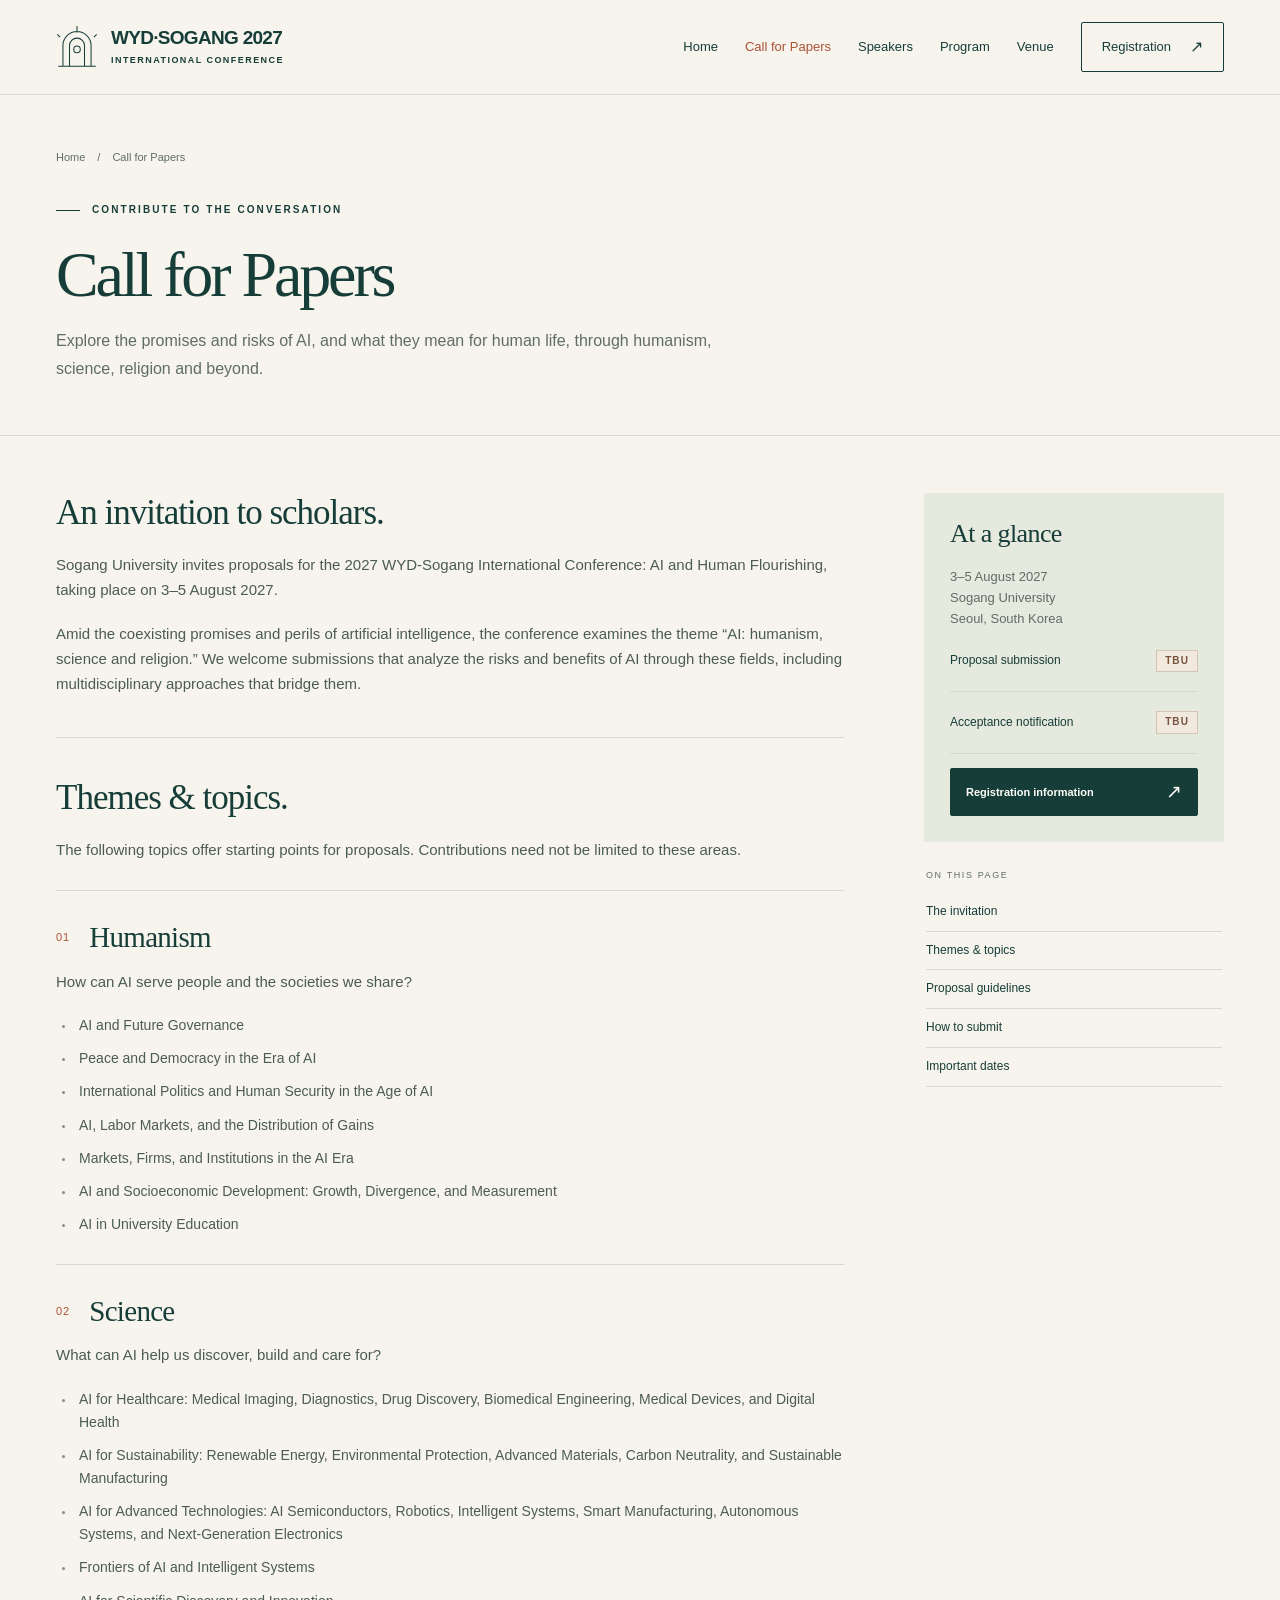
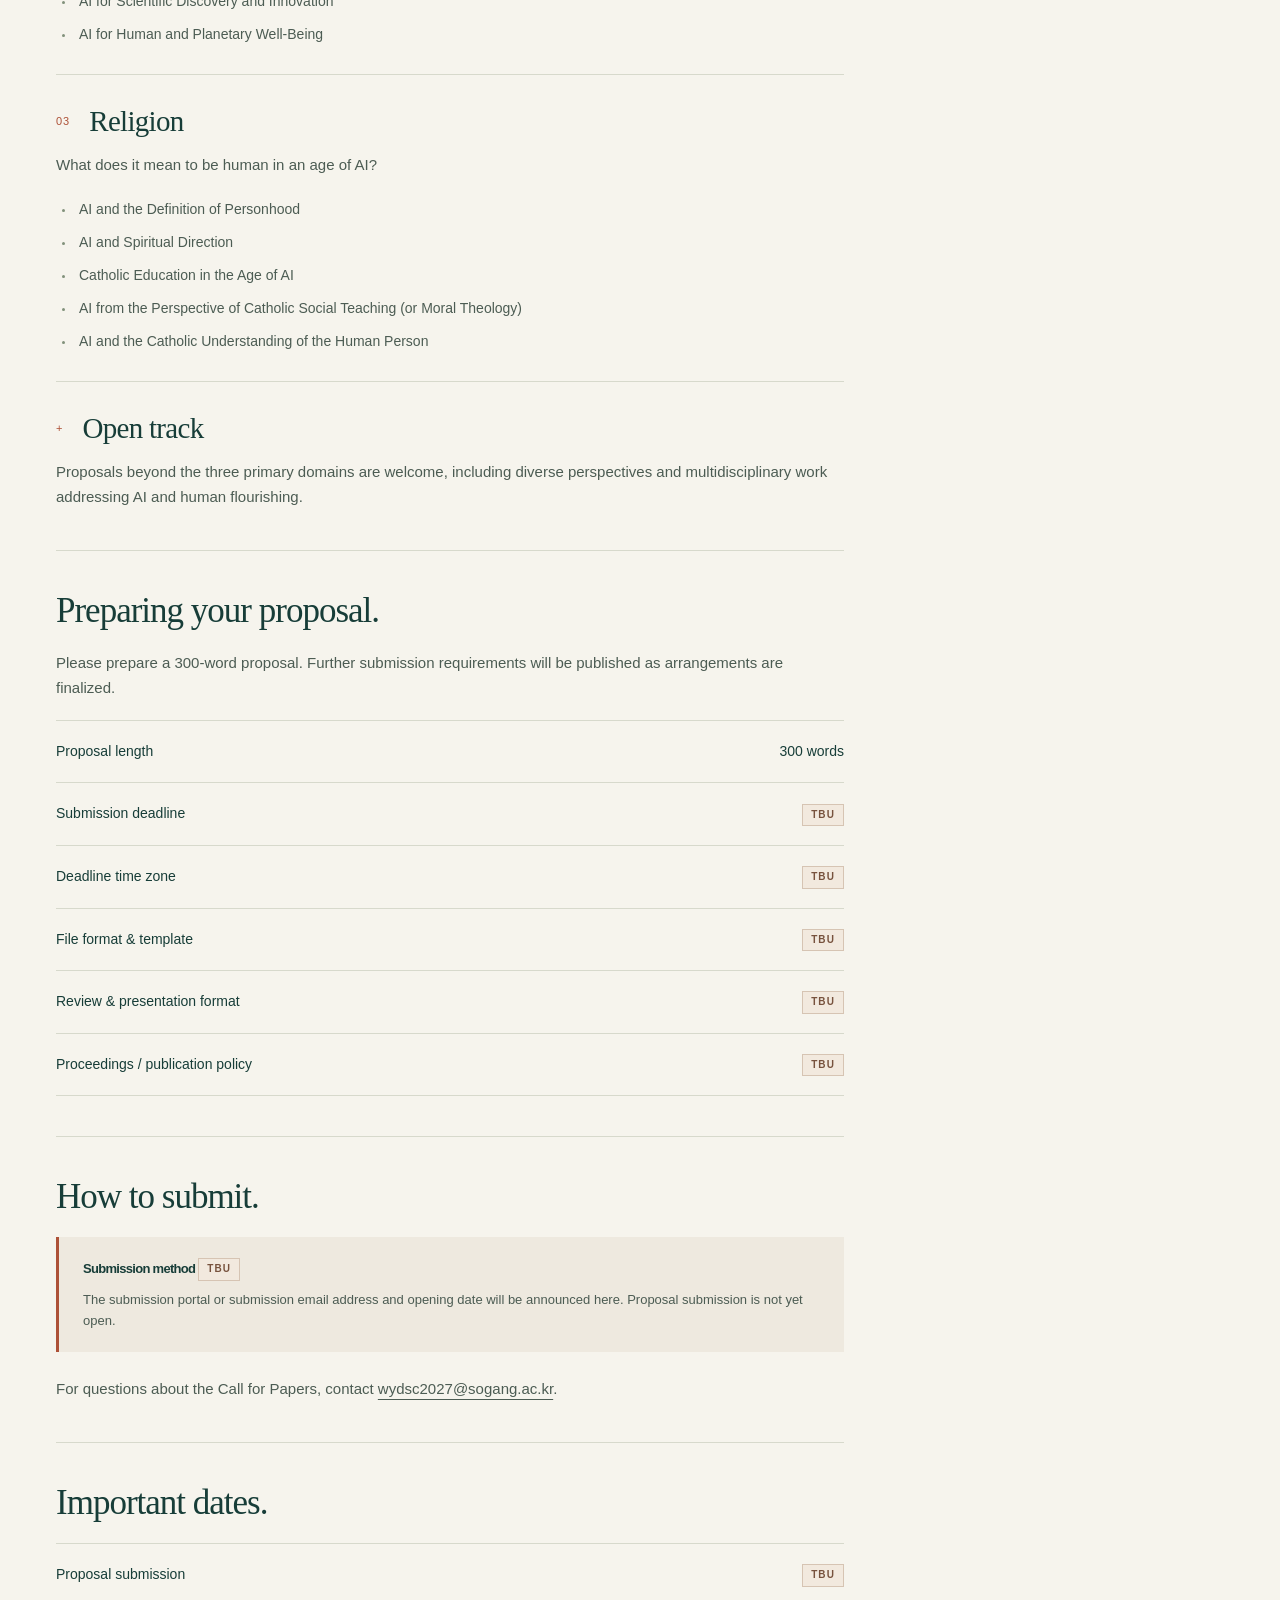
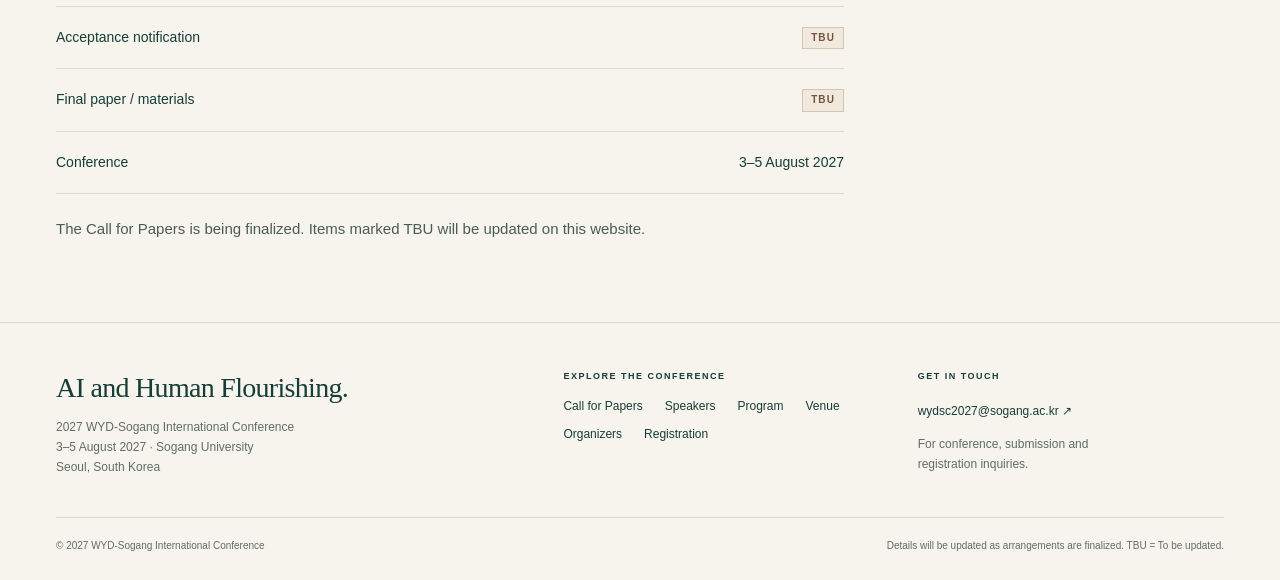
==== docs/call-for-papers/index.html @ 6ab398c3 "Build WYD-Sogang 2027 conference website" ====
<!doctype html>
<html lang="en">
<head>
<meta charset="utf-8">
<meta name="viewport" content="width=device-width, initial-scale=1">
<title>Call for Papers | WYD-Sogang 2027</title>
<meta name="description" content="Submit a 300-word proposal to WYD-Sogang 2027. Explore topics in humanism, science, religion and the open track.">
<meta name="theme-color" content="#173d38">
<link rel="canonical" href="https://wydsc.github.io/call-for-papers/">
<meta property="og:type" content="website">
<meta property="og:title" content="Call for Papers | WYD-Sogang 2027">
<meta property="og:description" content="Submit a 300-word proposal to WYD-Sogang 2027. Explore topics in humanism, science, religion and the open track.">
<meta property="og:url" content="https://wydsc.github.io/call-for-papers/">
<meta property="og:image" content="https://wydsc.github.io/assets/images/social-preview.jpg">
<meta property="og:image:alt" content="An original illustration of people in dialogue, architectural arches and scientific orbits">
<meta name="twitter:card" content="summary_large_image">
<link rel="icon" type="image/svg+xml" href="../assets/images/favicon.svg">
<link rel="stylesheet" href="../assets/css/site.css">
<script src="../assets/js/site.js" defer></script>
</head>
<body>
<a class="skip-link" href="#main-content">Skip to content</a>
<header class="site-header"><div class="wrap header-inner">
<a class="brand" href="../" aria-label="WYD-Sogang 2027 home"><svg class="brand-mark" viewBox="0 0 44 48" fill="none" stroke="currentColor" stroke-width="1.1" aria-hidden="true"><path d="M7 44V22a15 15 0 0 1 30 0v22M14 44V22a8 8 0 0 1 16 0v22M2 44h40M22 1v7"/><circle cx="22" cy="26" r="3.5"/><path d="M4 13 1 10M40 13l3-3"/></svg><span><span class="brand-title">WYD·SOGANG <span>2027</span></span><span class="brand-caption">INTERNATIONAL CONFERENCE</span></span></a>
<button class="menu-toggle" type="button" aria-controls="site-navigation" aria-expanded="false" aria-label="Open navigation menu">Menu<span class="menu-lines" aria-hidden="true"></span></button>
<nav class="site-nav" id="site-navigation" aria-label="Main navigation"><a href="../">Home</a><a href="../call-for-papers/" aria-current="page">Call for Papers</a><a href="../speakers/">Speakers</a><a href="../program/">Program</a><a href="../venue/">Venue</a><a href="../registration/" class="nav-register">Registration <span aria-hidden="true">↗</span></a></nav>
</div></header>
<main id="main-content" tabindex="-1"><div class="page-heading"><div class="wrap"><nav class="breadcrumb" aria-label="Breadcrumb"><a href="../">Home</a><span aria-hidden="true">/</span><span>Call for Papers</span></nav><p class="eyebrow">Contribute to the conversation</p><h1>Call for Papers</h1><p class="lead">Explore the promises and risks of AI, and what they mean for human life, through humanism, science, religion and beyond.</p></div></div><div class="wrap page-layout"><div><section class="article-section" id="invitation"><h2>An invitation to scholars.</h2><p>Sogang University invites proposals for the 2027 WYD-Sogang International Conference: AI and Human Flourishing, taking place on 3–5 August 2027.</p><p>Amid the coexisting promises and perils of artificial intelligence, the conference examines the theme “AI: humanism, science and religion.” We welcome submissions that analyze the risks and benefits of AI through these fields, including multidisciplinary approaches that bridge them.</p></section><section class="article-section" id="topics"><h2>Themes & topics.</h2><p>The following topics offer starting points for proposals. Contributions need not be limited to these areas.</p><section class="topic-section" id="humanism"><div class="topic-title"><span class="track-number">01</span><h3>Humanism</h3></div><p>How can AI serve people and the societies we share?</p><ul class="topic-list"><li>AI and Future Governance</li><li>Peace and Democracy in the Era of AI</li><li>International Politics and Human Security in the Age of AI</li><li>AI, Labor Markets, and the Distribution of Gains</li><li>Markets, Firms, and Institutions in the AI Era</li><li>AI and Socioeconomic Development: Growth, Divergence, and Measurement</li><li>AI in University Education</li></ul></section><section class="topic-section" id="science"><div class="topic-title"><span class="track-number">02</span><h3>Science</h3></div><p>What can AI help us discover, build and care for?</p><ul class="topic-list"><li>AI for Healthcare: Medical Imaging, Diagnostics, Drug Discovery, Biomedical Engineering, Medical Devices, and Digital Health</li><li>AI for Sustainability: Renewable Energy, Environmental Protection, Advanced Materials, Carbon Neutrality, and Sustainable Manufacturing</li><li>AI for Advanced Technologies: AI Semiconductors, Robotics, Intelligent Systems, Smart Manufacturing, Autonomous Systems, and Next-Generation Electronics</li><li>Frontiers of AI and Intelligent Systems</li><li>AI for Scientific Discovery and Innovation</li><li>AI for Human and Planetary Well-Being</li></ul></section><section class="topic-section" id="religion"><div class="topic-title"><span class="track-number">03</span><h3>Religion</h3></div><p>What does it mean to be human in an age of AI?</p><ul class="topic-list"><li>AI and the Definition of Personhood</li><li>AI and Spiritual Direction</li><li>Catholic Education in the Age of AI</li><li>AI from the Perspective of Catholic Social Teaching (or Moral Theology)</li><li>AI and the Catholic Understanding of the Human Person</li></ul></section><section class="topic-section" id="open-track"><div class="topic-title"><span class="track-number">+</span><h3>Open track</h3></div><p>Proposals beyond the three primary domains are welcome, including diverse perspectives and multidisciplinary work addressing AI and human flourishing.</p></section></section><section class="article-section" id="submission"><h2>Preparing your proposal.</h2><p>Please prepare a 300-word proposal. Further submission requirements will be published as arrangements are finalized.</p><dl class="dates-list"><div class="date-row"><dt>Proposal length</dt><dd>300 words</dd></div><div class="date-row"><dt>Submission deadline</dt><dd><span class="tbu" title="To be updated">TBU</span></dd></div><div class="date-row"><dt>Deadline time zone</dt><dd><span class="tbu" title="To be updated">TBU</span></dd></div><div class="date-row"><dt>File format &amp; template</dt><dd><span class="tbu" title="To be updated">TBU</span></dd></div><div class="date-row"><dt>Review &amp; presentation format</dt><dd><span class="tbu" title="To be updated">TBU</span></dd></div><div class="date-row"><dt>Proceedings / publication policy</dt><dd><span class="tbu" title="To be updated">TBU</span></dd></div></dl></section><section class="article-section" id="how-to-submit"><h2>How to submit.</h2><div class="notice"><h3 class="notice-heading">Submission method <span class="tbu" title="To be updated">TBU</span></h3><p>The submission portal or submission email address and opening date will be announced here. Proposal submission is not yet open.</p></div><p>For questions about the Call for Papers, contact <a href="mailto:wydsc2027@sogang.ac.kr?subject=WYD-Sogang+2027+submission+inquiry">wydsc2027@sogang.ac.kr</a>.</p></section><section class="article-section" id="important-dates"><h2>Important dates.</h2><dl class="dates-list"><div class="date-row"><dt>Proposal submission</dt><dd><span class="tbu" title="To be updated">TBU</span></dd></div><div class="date-row"><dt>Acceptance notification</dt><dd><span class="tbu" title="To be updated">TBU</span></dd></div><div class="date-row"><dt>Final paper / materials</dt><dd><span class="tbu" title="To be updated">TBU</span></dd></div><div class="date-row"><dt>Conference</dt><dd>3–5 August 2027</dd></div></dl><p class="source-note">The Call for Papers is being finalized. Items marked TBU will be updated on this website.</p></section></div><aside class="sidebar"><div class="side-panel"><h2>At a glance</h2><p>3–5 August 2027<br>Sogang University<br>Seoul, South Korea</p><dl class="dates-list"><div class="date-row"><dt>Proposal submission</dt><dd><span class="tbu" title="To be updated">TBU</span></dd></div><div class="date-row"><dt>Acceptance notification</dt><dd><span class="tbu" title="To be updated">TBU</span></dd></div></dl><a class="button " href="../registration/">Registration information<span class="arrow" aria-hidden="true">↗</span></a></div><nav class="side-nav" aria-label="On this page"><p class="side-label">On this page</p><a href="#invitation">The invitation</a><a href="#topics">Themes &amp; topics</a><a href="#submission">Proposal guidelines</a><a href="#how-to-submit">How to submit</a><a href="#important-dates">Important dates</a></nav></aside></div></main>
<footer class="site-footer"><div class="wrap">
<div class="footer-grid"><div><p class="footer-brand">AI and Human Flourishing.</p><p class="footer-description">2027 WYD-Sogang International Conference<br>3–5 August 2027 · Sogang University<br>Seoul, South Korea</p></div>
<div><h2 class="footer-heading">Explore the conference</h2><div class="footer-links"><a href="../call-for-papers/">Call for Papers</a><a href="../speakers/">Speakers</a><a href="../program/">Program</a><a href="../venue/">Venue</a><a href="../organizers/">Organizers</a><a href="../registration/">Registration</a></div></div>
<div><h2 class="footer-heading">Get in touch</h2><a class="footer-contact" href="mailto:wydsc2027@sogang.ac.kr">wydsc2027@sogang.ac.kr ↗</a><p class="footer-description" style="margin-top:12px">For conference, submission and<br>registration inquiries.</p></div></div>
<div class="footer-bottom"><p>© 2027 WYD-Sogang International Conference</p><p>Details will be updated as arrangements are finalized. TBU = To be updated.</p></div>
</div></footer>
</body>
</html>
---- docs/assets/css/site.css ----
@charset "UTF-8";

:root {
  --paper: #f6f4ed;
  --white: #fffefa;
  --ink: #173d38;
  --muted: #606d65;
  --line: #d7d9cc;
  --sage: #e5e9de;
  --rust: #ad5137;
  --peach: #f0dfd3;
  --serif: Georgia, 'Times New Roman', serif;
  --sans: 'Aptos', 'Inter', 'Helvetica Neue', Arial, sans-serif;
  --width: 1280px;
}

*, *::before, *::after { box-sizing: border-box; }
html { scroll-behavior: smooth; scroll-padding-top: 110px; }
body { margin: 0; background: var(--paper); color: var(--ink); font-family: var(--sans); font-size: 16px; line-height: 1.65; -webkit-font-smoothing: antialiased; }
body.menu-open { overflow: hidden; }
a { color: inherit; text-decoration-thickness: 1px; text-underline-offset: 5px; }
button, input, select { font: inherit; }
button, a { -webkit-tap-highlight-color: transparent; }
button { color: inherit; }
img { max-width: 100%; height: auto; display: block; }
svg { display: block; }
::selection { color: var(--white); background: var(--ink); }
:focus-visible { outline: 3px solid var(--rust); outline-offset: 5px; }
.wrap { width: min(var(--width), calc(100% - 112px)); margin-inline: auto; }
.skip-link { position: fixed; top: -80px; left: 20px; z-index: 100; padding: 12px 20px; background: var(--ink); color: white; }
.skip-link:focus { top: 16px; }
.site-header { position: sticky; top: 0; z-index: 30; background: var(--paper); border-bottom: 1px solid var(--line); }
.header-inner { min-height: 94px; display: flex; align-items: center; justify-content: space-between; gap: 32px; }
.brand { display: inline-flex; align-items: center; gap: 13px; text-decoration: none; flex: 0 0 auto; }
.brand-mark { width: 42px; height: 45px; }
.brand-title { display: block; font-size: 19px; font-weight: 650; letter-spacing: -.7px; line-height: 1.3; }
.brand-caption { display: block; font-size: 9px; font-weight: 600; letter-spacing: 1.45px; margin-top: 3px; }
.site-nav { display: flex; align-items: center; gap: 27px; }
.site-nav a { text-decoration: none; font-size: 13px; font-weight: 500; padding-block: 10px; white-space: nowrap; }
.site-nav a:not(.nav-register):hover, .site-nav a[aria-current="page"]:not(.nav-register) { color: var(--rust); }
.site-nav .nav-register { padding: 11px 20px; border: 1px solid var(--ink); border-radius: 2px; display: inline-flex; align-items: center; gap: 19px; }
.site-nav .nav-register:hover, .site-nav .nav-register[aria-current="page"] { background: var(--ink); color: var(--white); }
.nav-register span { font-size: 16px; }
.menu-toggle { display: none; background: none; border: 1px solid var(--ink); padding: 8px 13px; font-size: 13px; align-items: center; gap: 12px; }
.menu-lines { width: 17px; display: grid; gap: 5px; }
.menu-lines::before, .menu-lines::after { content: ''; height: 1px; background: currentColor; }
.eyebrow { display: flex; align-items: center; gap: 12px; margin: 0 0 23px; font-size: 10px; font-weight: 650; letter-spacing: 2.1px; text-transform: uppercase; line-height: 1.6; }
.eyebrow::before { content: ''; width: 24px; height: 1px; background: currentColor; flex-shrink: 0; }
h1, h2, h3, p { margin-top: 0; }
h1, h2, h3 { font-weight: 400; }
h1, h2 { font-family: var(--serif); }
h1 { font-size: clamp(55px, 5.8vw, 82px); letter-spacing: -3.1px; line-height: 1.06; margin-bottom: 23px; }
h2 { font-size: clamp(36px, 3.8vw, 52px); letter-spacing: -1.65px; line-height: 1.14; margin-bottom: 24px; }
h3 { font-family: var(--serif); font-size: 29px; letter-spacing: -.7px; line-height: 1.25; }
p { margin-bottom: 20px; }
.hero { position: relative; isolation: isolate; overflow: hidden; }
.hero-inner { min-height: 602px; display: flex; align-items: center; position: relative; }
.hero-copy { position: relative; z-index: 2; width: 54%; padding-block: 65px 69px; }
.hero .eyebrow { margin-bottom: 30px; font-size: 10px; letter-spacing: 1.5px; }
.hero h1 { max-width: 650px; }
.hero h1 em { font-weight: 400; color: var(--rust); }
.hero-summary { font-size: 17px; line-height: 1.65; max-width: 425px; color: #475b51; margin-bottom: 30px; }
.hero-art { position: absolute; z-index: -1; width: 66%; max-width: 1000px; height: 100%; inset: 0 -6% 0 auto; object-fit: cover; object-position: 58% center; mix-blend-mode: multiply; }
.hero::after { content: ''; z-index: -1; position: absolute; inset: 0; pointer-events: none; background: linear-gradient(90deg, var(--paper) 10%, rgba(246,244,237,.96) 30%, rgba(246,244,237,0) 56%); }
.hero-art-label { position: absolute; right: 0; bottom: 22px; font-size: 9px; letter-spacing: 1.5px; text-transform: uppercase; color: #546353; }
.actions { display: flex; align-items: center; gap: 23px; flex-wrap: wrap; }
.button { display: inline-flex; align-items: center; justify-content: space-between; gap: 30px; background: var(--ink); color: var(--white); padding: 14px 22px; font-size: 12px; font-weight: 550; text-decoration: none; border: 1px solid var(--ink); border-radius: 2px; min-height: 48px; transition: background .18s, color .18s; }
.button:hover { background: #2d5146; }
.button.light { background: var(--paper); color: var(--ink); border-color: var(--paper); }
.button.light:hover { background: white; }
.button.outline { background: transparent; color: var(--ink); }
.button.outline:hover { background: var(--sage); }
.button .arrow { font-size: 19px; line-height: 1; }
.text-link { font-size: 13px; font-weight: 550; text-decoration: none; border-bottom: 1px solid currentColor; padding-bottom: 3px; display: inline-flex; gap: 26px; align-items: center; }
.text-link:hover { color: var(--rust); }
.event-ribbon { border-top: 1px solid var(--line); border-bottom: 1px solid var(--line); }
.ribbon-inner { display: grid; grid-template-columns: 1fr 1fr 1fr; padding-block: 27px; }
.event-detail { display: flex; align-items: center; gap: 19px; padding-left: 40px; border-left: 1px solid var(--line); }
.event-detail:first-child { padding-left: 0; border: 0; }
.detail-icon { width: 27px; height: 27px; flex-shrink: 0; }
.detail-label { display: block; font-size: 9px; letter-spacing: 1.8px; text-transform: uppercase; color: var(--muted); margin-bottom: 3px; }
.detail-value { display: block; font-size: 15px; font-weight: 550; line-height: 1.45; }
.section { padding-block: 85px; }
.section-rule { border-bottom: 1px solid var(--line); }
.section-head { display: flex; justify-content: space-between; align-items: end; gap: 30px; margin-bottom: 37px; }
.section-head h2 { margin: 0; }
.section-head .text-link { flex-shrink: 0; margin-bottom: 6px; }
.intro-grid { display: grid; grid-template-columns: 1fr 1fr; gap: 100px; align-items: start; }
.intro-grid h2 { max-width: 490px; margin-bottom: 0; }
.intro-text { padding-top: 3px; color: #4c5c53; font-size: 16px; }
.intro-text p:last-child { margin-bottom: 0; }
.tracks { display: grid; grid-template-columns: repeat(3, 1fr); border-top: 1px solid var(--line); border-bottom: 1px solid var(--line); }
.track { display: flex; flex-direction: column; padding: 29px 32px 28px; text-decoration: none; border-left: 1px solid var(--line); min-height: 304px; transition: background .2s; }
.track:first-child { padding-left: 0; border-left: 0; }
.track:last-child { padding-right: 0; }
.track:hover { background: rgba(229,233,222,.55); }
.track-top { display: flex; align-items: center; justify-content: space-between; margin-bottom: 32px; }
.track-number { font-size: 10px; letter-spacing: 1px; color: var(--muted); }
.track-glyph { width: 47px; height: 47px; }
.track h3 { margin-bottom: 13px; font-size: 32px; }
.track p { color: var(--muted); font-size: 14px; max-width: 290px; margin-bottom: 20px; }
.track-bottom { margin-top: auto; font-size: 12px; display: flex; justify-content: space-between; align-items: center; padding-top: 3px; }
.track-bottom span:last-child { font-size: 20px; }
.open-track { font-size: 13px; color: var(--muted); padding-top: 20px; margin: 0; }
.open-track a { color: var(--ink); }
.sage-section { background: var(--sage); }
.speakers { display: grid; grid-template-columns: repeat(3,1fr); gap: 26px; }
.speaker-card { background: var(--paper); padding: 29px; position: relative; min-width: 0; }
.speaker-art { display: flex; justify-content: space-between; align-items: start; height: 100px; margin-bottom: 27px; }
.speaker-monogram { font-family: var(--serif); font-size: 65px; letter-spacing: -5px; line-height: 1.1; color: #657c63; }
.speaker-card:nth-child(2) .speaker-monogram { color: #ad634b; }
.speaker-card:nth-child(3) .speaker-monogram { color: #957b4a; }
.speaker-track { font-size: 9px; letter-spacing: 1.2px; text-transform: uppercase; border: 1px solid var(--line); padding: 4px 8px; margin-top: 6px; }
.speaker-card h3 { font-size: 25px; margin-bottom: 6px; max-width: 280px; }
.affiliation { font-size: 13px; color: var(--muted); margin-bottom: 0; }
.speaker-title { margin-top: 18px; padding-top: 16px; border-top: 1px solid var(--line); font-size: 13px; margin-bottom: 0; }
.source-note { margin-top: 23px; margin-bottom: 0; font-size: 12px; color: var(--muted); max-width: 780px; }
.dates-grid { display: grid; grid-template-columns: .9fr 1.1fr; gap: 105px; }
.dates-grid .lead { max-width: 350px; }
.dates-list { margin: 0; }
.date-row { display: flex; justify-content: space-between; gap: 24px; padding-block: 19px; border-bottom: 1px solid var(--line); font-size: 14px; }
.date-row:first-child { border-top: 1px solid var(--line); }
.date-row dt { margin: 0; }
.date-row dd { margin: 0; text-align: right; flex-shrink: 0; }
.tbu { display: inline-block; font-family: var(--sans); font-size: 10px; font-weight: 550; letter-spacing: 1.1px; color: #77523d; border: 1px solid #d6c4b3; background: #f2e9de; padding: 2px 8px; line-height: 1.65; vertical-align: middle; white-space: nowrap; }
.tbu-legend { font-size: 11px; color: var(--muted); margin-top: 17px; }
.invitation { background: var(--ink); color: var(--paper); }
.invitation-inner { display: flex; justify-content: space-between; gap: 70px; align-items: center; padding-block: 60px; }
.invitation h2 { font-size: 44px; margin-bottom: 15px; max-width: 550px; }
.invitation p { color: #c4d1bd; font-size: 14px; margin: 0; max-width: 550px; }
.invitation .button { flex-shrink: 0; }
.site-footer { border-top: 1px solid var(--line); padding-block: 48px 26px; }
.footer-grid { display: grid; grid-template-columns: 1.5fr 1fr 1fr; gap: 48px; padding-bottom: 39px; }
.footer-brand { font-family: var(--serif); font-size: 28px; letter-spacing: -.7px; line-height: 1.2; margin-bottom: 14px; }
.footer-description { font-size: 12px; color: var(--muted); max-width: 320px; margin: 0; }
.footer-heading { font-size: 9px; letter-spacing: 1.5px; text-transform: uppercase; margin-bottom: 16px; font-weight: 550; font-family: var(--sans); }
.footer-links { display: flex; flex-wrap: wrap; gap: 8px 22px; max-width: 290px; }
.footer-links a, .footer-contact { font-size: 12px; text-decoration: none; }
.footer-links a:hover, .footer-contact:hover { color: var(--rust); }
.footer-bottom { border-top: 1px solid var(--line); padding-top: 20px; display: flex; justify-content: space-between; gap: 25px; font-size: 10px; color: var(--muted); }
.footer-bottom p { margin: 0; }
.page-heading { padding-block: 53px 52px; border-bottom: 1px solid var(--line); }
.breadcrumb { font-size: 11px; color: var(--muted); margin-bottom: 36px; display: flex; align-items: center; gap: 12px; }
.breadcrumb a { text-decoration: none; }
.page-heading h1 { font-size: clamp(45px,5vw,65px); margin-bottom: 18px; }
.page-heading .lead { max-width: 680px; margin: 0; }
.lead { font-size: 16px; color: var(--muted); line-height: 1.75; }
.page-layout { display: grid; grid-template-columns: minmax(0,1fr) 300px; gap: 80px; align-items: start; padding-block: 57px 80px; }
.article-section { padding-bottom: 40px; margin-bottom: 40px; border-bottom: 1px solid var(--line); scroll-margin-top: 120px; }
.article-section:last-child { border-bottom: 0; margin-bottom: 0; padding-bottom: 0; }
.article-section h2 { font-size: 35px; letter-spacing: -1px; margin-bottom: 20px; }
.article-section p { color: #4c5c53; font-size: 15px; }
.article-section p:last-child { margin-bottom: 0; }
.sidebar { position: sticky; top: 125px; }
.side-panel { background: var(--sage); padding: 26px; margin-bottom: 22px; }
.side-panel h2 { font-size: 26px; letter-spacing: -.6px; margin-bottom: 17px; }
.side-panel p { font-size: 13px; color: var(--muted); }
.side-panel .button { width: 100%; margin-top: 14px; font-size: 11px; gap: 10px; padding: 12px 15px; }
.side-panel .date-row { font-size: 12px; gap: 12px; align-items: center; }
.side-panel .date-row:first-child { border-top: 0; padding-top: 0; }
.side-nav { padding: 4px 2px; display: grid; }
.side-nav a { padding-block: 9px; font-size: 12px; text-decoration: none; border-bottom: 1px solid var(--line); }
.side-nav a:hover { color: var(--rust); }
.side-label { font-size: 9px; text-transform: uppercase; letter-spacing: 1.6px; color: var(--muted); margin-bottom: 10px; }
.topic-section { border-top: 1px solid var(--line); padding-top: 28px; margin-top: 28px; }
.topic-title { display: flex; gap: 19px; align-items: center; margin-bottom: 14px; }
.topic-title h3 { margin: 0; font-size: 29px; }
.topic-title .track-number { font-size: 11px; color: var(--rust); }
.topic-list { margin: 0; padding-left: 19px; color: #4c5c53; font-size: 14px; }
.topic-list li { margin-bottom: 10px; padding-left: 4px; }
.topic-list li::marker { color: #81917b; font-size: 10px; }
.notice { border-left: 3px solid var(--rust); background: #eee9df; padding: 21px 24px; font-size: 13px; margin-bottom: 25px; }
.notice p { margin-bottom: 0; font-size: 13px; }
.notice-heading { font-family: var(--sans); font-size: 13px; font-weight: 600; margin-bottom: 8px; }
.facts-list { margin: 0; }
.facts-list .date-row { align-items: baseline; }
.facts-list .date-row dd { max-width: 60%; flex-shrink: 1; }
.status-heading { display: flex; gap: 15px; align-items: center; margin-bottom: 14px; }
.status-dot { width: 7px; height: 7px; background: var(--rust); border-radius: 50%; flex-shrink: 0; }
.status-heading h2 { margin: 0; font-size: 28px; }
.fee-grid { display: grid; grid-template-columns: 1fr 1fr; gap: 20px; margin-block: 27px; }
.fee-card { border: 1px solid var(--line); padding: 27px; }
.fee-card.early { background: var(--sage); border-color: var(--sage); }
.fee-label { font-family: var(--sans); font-size: 10px; font-weight: 550; text-transform: uppercase; letter-spacing: 1.4px; margin-bottom: 21px; min-height: 2.6em; }
.fee-card .price { font-family: var(--serif); font-size: 60px; letter-spacing: -2px; color: var(--ink); margin-bottom: 16px; line-height: 1.1; }
.price small { font-family: var(--sans); font-size: 12px; letter-spacing: 0; margin-right: 6px; }
.fee-card .fee-deadline { font-size: 12px; margin: 0; }
.payment-block { padding: 23px 0; border-top: 1px solid var(--line); }
.payment-block:last-child { padding-bottom: 0; }
.payment-title { display: flex; justify-content: space-between; align-items: start; gap: 25px; margin-bottom: 12px; }
.payment-title h3 { font-family: var(--sans); font-size: 15px; letter-spacing: 0; margin: 0; }
.payment-block p { font-size: 13px; }
details { border-top: 1px solid var(--line); }
details:last-child { border-bottom: 1px solid var(--line); }
summary { cursor: pointer; padding: 18px 29px 18px 0; font-size: 14px; position: relative; list-style: none; }
summary::-webkit-details-marker { display: none; }
summary::after { content: '+'; position: absolute; right: 3px; font-size: 20px; line-height: 1.3; }
details[open] summary::after { content: '−'; }
details p { padding: 0 26px 21px 0; font-size: 13px !important; }
.program-empty { padding: 36px; background: var(--sage); border: 1px solid #d5dbcc; margin-block: 25px; }
.program-empty .eyebrow { font-size: 9px; }
.program-empty h3 { font-size: 30px; margin-bottom: 13px; }
.program-empty p { font-size: 14px; }
.program-empty .text-link { margin-top: 10px; }
.venue-panel { border: 1px solid var(--line); background: var(--sage); padding: 40px; margin-bottom: 36px; }
.venue-panel .venue-city { font-size: 10px; letter-spacing: 1.5px; text-transform: uppercase; color: var(--muted); margin-bottom: 60px; }
.venue-panel h2 { font-size: 42px; margin-bottom: 8px; }
.venue-panel p { margin-bottom: 0; }
.venue-panel .text-link { margin-top: 30px; }
.committee-row { border-top: 1px solid var(--line); padding-block: 23px; }
.committee-row h3 { font-size: 24px; margin-bottom: 10px; }
.committee-row p { font-size: 14px; }
.not-found { min-height: 55vh; display: flex; flex-direction: column; justify-content: center; align-items: start; padding-block: 70px; }
.print-only { display: none; }

@media (min-width: 1500px) {
  .hero-inner { min-height: 650px; }
  .hero-art { width: 64%; right: -3%; }
}
@media (max-width: 1120px) {
  .wrap { width: calc(100% - 72px); }
  .site-nav { gap: 18px; }
  .site-nav a { font-size: 12px; }
  .site-nav .nav-register { gap: 12px; padding-inline: 15px; }
  .brand-title { font-size: 17px; }
  .brand-caption { font-size: 8px; letter-spacing: 1px; }
  .brand-mark { width: 35px; }
  .hero-inner { min-height: 560px; }
  .hero-copy { width: 59%; }
  .hero h1 { font-size: 66px; }
  .hero-art { width: 68%; right: -12%; }
  .hero-summary { max-width: 360px; font-size: 16px; }
  .intro-grid { gap: 60px; }
  .page-layout { grid-template-columns: minmax(0,1fr) 270px; gap: 45px; }
  .dates-grid { gap: 65px; }
  .event-detail { padding-left: 24px; gap: 13px; }
  .detail-value { font-size: 13px; }
  .speaker-card { padding: 24px; }
  .speaker-card h3 { font-size: 23px; }
}
@media (max-width: 900px) {
  .header-inner { min-height: 80px; flex-wrap: wrap; }
  .js .header-inner { flex-wrap: nowrap; }
  .js .menu-toggle { display: inline-flex; }
  .site-nav { width: 100%; flex-wrap: wrap; padding-bottom: 18px; }
  .js .site-nav { display: none; }
  .site-nav.is-open { display: flex; flex-direction: column; align-items: stretch; gap: 3px; position: absolute; top: 80px; left: 0; right: 0; background: var(--paper); padding: 22px 36px 34px; border-bottom: 1px solid var(--line); max-height: calc(100dvh - 80px); overflow-y: auto; }
  .site-nav.is-open a { padding: 11px 0; font-size: 17px; }
  .site-nav.is-open .nav-register { padding: 12px 18px; margin-top: 15px; }
  .hero-inner { min-height: 540px; }
  .hero h1 { font-size: 59px; }
  .hero .eyebrow { max-width: 290px; line-height: 1.8; }
  .hero-copy { width: 66%; }
  .hero-art { width: 80%; right: -24%; object-position: 65% center; }
  .hero::after { background: linear-gradient(90deg,var(--paper) 12%,rgba(246,244,237,.96) 27%,rgba(246,244,237,0) 70%); }
  .hero-art-label { display: none; }
  .ribbon-inner { grid-template-columns: 1fr 1fr; gap: 22px 0; }
  .event-detail:last-child { grid-column: 1 / -1; padding-left: 0; border: 0; }
  .event-detail:last-child .detail-label { display: none; }
  .event-detail:last-child .detail-icon { width: 21px; height: 21px; }
  .event-detail:last-child { gap: 14px; }
  .intro-grid { gap: 40px; }
  .intro-grid h2 { font-size: 40px; }
  .track { padding-inline: 23px; }
  .speaker-art { height: 85px; flex-direction: column-reverse; gap: 16px; margin-bottom: 24px; }
  .speaker-monogram { font-size: 50px; }
  .speaker-card { padding: 22px; }
  .speaker-card h3 { font-size: 21px; }
  .speaker-track { font-size: 8px; margin-top: 0; }
  .page-layout { grid-template-columns: minmax(0,1fr); gap: 45px; }
  .sidebar { position: static; display: grid; grid-template-columns: 1fr 1fr; gap: 25px; }
  .sidebar .side-panel { margin: 0; }
  .sidebar .side-nav { align-content: start; }
  .invitation-inner { gap: 35px; }
  .invitation h2 { font-size: 36px; }
  .footer-grid { grid-template-columns: 1.2fr 1fr; gap: 30px 50px; }
  .footer-grid > :first-child { grid-row: 1 / 3; }
  .dates-grid { gap: 40px; }
}
@media (max-width: 640px) {
  html { scroll-padding-top: 95px; }
  .wrap { width: calc(100% - 40px); }
  .header-inner { min-height: 75px; gap: 15px; }
  .brand { gap: 9px; }
  .brand-mark { width: 32px; height: 37px; }
  .brand-title { font-size: 16px; }
  .brand-caption { font-size: 7px; letter-spacing: 1px; }
  .menu-toggle { padding: 7px 10px; font-size: 11px; gap: 9px; }
  .site-nav.is-open { top: 75px; padding-inline: 20px; }
  .hero-inner { display: block; min-height: auto; padding-bottom: 255px; }
  .hero-copy { width: 100%; padding-block: 41px 0; }
  .hero .eyebrow { max-width: 320px; font-size: 9px; letter-spacing: 1.1px; margin-bottom: 25px; }
  .hero h1 { font-size: clamp(47px,11.8vw,68px); letter-spacing: -2.5px; margin-bottom: 20px; }
  .hero-summary { font-size: 15px; max-width: 360px; margin-bottom: 24px; }
  .hero .actions { gap: 21px; }
  .hero .button { font-size: 11px; padding: 12px 17px; gap: 22px; }
  .hero .text-link { font-size: 12px; gap: 15px; }
  .hero-art { width: 100%; height: 290px; top: auto; right: -2%; bottom: -20px; object-fit: contain; object-position: center bottom; max-width: none; }
  .hero::after { background: linear-gradient(180deg,var(--paper) 0%,var(--paper) 41%,rgba(246,244,237,0) 70%); }
  .ribbon-inner { padding-block: 21px; column-gap: 16px; row-gap: 18px; }
  .event-detail { gap: 10px; padding-left: 15px; }
  .detail-icon { width: 21px; height: 21px; }
  .detail-label { font-size: 8px; letter-spacing: 1px; }
  .detail-value { font-size: 12px; }
  .event-detail:last-child .detail-value { font-size: 11px; }
  .section { padding-block: 55px; }
  .eyebrow { font-size: 9px; letter-spacing: 1.6px; margin-bottom: 18px; }
  h2, .intro-grid h2 { font-size: 37px; letter-spacing: -1.2px; }
  .intro-grid { grid-template-columns: 1fr; gap: 24px; }
  .intro-grid h2 { max-width: 370px; }
  .intro-text { font-size: 14px; }
  .section-head { display: block; margin-bottom: 27px; }
  .section-head .text-link { margin-top: 20px; margin-bottom: 0; }
  .tracks { grid-template-columns: 1fr; }
  .track, .track:first-child, .track:last-child { padding: 25px 0; border-left: 0; border-top: 1px solid var(--line); min-height: auto; }
  .track:first-child { border-top: 0; }
  .track-top { margin-bottom: 8px; }
  .track-glyph { width: 42px; height: 42px; }
  .track h3 { font-size: 31px; }
  .track p { max-width: 100%; margin-bottom: 14px; }
  .track-bottom { font-size: 11px; }
  .speakers { grid-template-columns: 1fr; gap: 15px; }
  .speaker-card { padding: 25px; }
  .speaker-art { flex-direction: row; align-items: start; height: 65px; margin-bottom: 17px; }
  .speaker-monogram { font-size: 55px; }
  .speaker-card h3 { font-size: 27px; max-width: none; }
  .speaker-track { font-size: 9px; margin-top: 3px; }
  .source-note { font-size: 11px; }
  .dates-grid { grid-template-columns: 1fr; gap: 27px; }
  .dates-grid h2 { margin-bottom: 17px; }
  .dates-grid .lead { margin-bottom: 0; font-size: 14px; }
  .date-row { font-size: 13px; padding-block: 17px; gap: 15px; }
  .invitation-inner { display: block; padding-block: 44px; }
  .invitation h2 { font-size: 35px; }
  .invitation p { font-size: 13px; }
  .invitation .button { margin-top: 26px; }
  .site-footer { padding-top: 35px; }
  .footer-grid { grid-template-columns: 1fr 1fr; gap: 30px 20px; }
  .footer-grid > :first-child { grid-column: 1 / -1; grid-row: auto; }
  .footer-grid > :last-child { grid-column: 1 / -1; }
  .footer-grid > :nth-child(2) { grid-column: 1 / -1; }
  .footer-links { max-width: none; }
  .footer-bottom { flex-direction: column; gap: 9px; font-size: 9px; }
  .page-heading { padding-block: 29px 35px; }
  .breadcrumb { margin-bottom: 26px; font-size: 10px; }
  .page-heading h1 { font-size: 46px; letter-spacing: -1.9px; }
  .page-heading .lead { font-size: 14px; }
  .page-layout { padding-block: 35px 55px; gap: 35px; }
  .article-section { margin-bottom: 30px; padding-bottom: 30px; }
  .article-section h2 { font-size: 31px; }
  .article-section p { font-size: 14px; }
  .sidebar { grid-template-columns: 1fr; gap: 20px; }
  .topic-list { font-size: 13px; }
  .topic-title h3 { font-size: 27px; }
  .fee-grid { gap: 12px; }
  .fee-card { padding: 22px 16px; }
  .fee-card .price { font-size: 46px; }
  .price small { display: block; margin: 0 0 7px; font-size: 10px; }
  .fee-label { font-size: 9px; letter-spacing: 1px; }
  .fee-card .fee-deadline { font-size: 11px; }
  .notice { padding: 18px; }
  .payment-title { gap: 15px; }
  .payment-title h3 { font-size: 14px; }
  .program-empty { padding: 27px 22px; }
  .venue-panel { padding: 28px; }
  .venue-panel .venue-city { margin-bottom: 44px; }
  .venue-panel h2 { font-size: 36px; }
  .facts-list .date-row { flex-wrap: wrap; }
  .facts-list .date-row dd { max-width: 100%; }
}
@media (prefers-reduced-motion: reduce) {
  html { scroll-behavior: auto; }
  *, *::before, *::after { transition: none !important; animation: none !important; }
}
@media print {
  .site-header, .site-footer, .sidebar, .invitation, .actions, .hero-art, .hero-art-label, .breadcrumb { display: none !important; }
  body { background: white; color: black; font-size: 11pt; }
  .wrap { width: 100%; }
  .hero-inner { min-height: auto; padding-bottom: 0; }
  .hero-copy { width: 100%; padding-block: 15px; }
  .page-layout, .intro-grid, .dates-grid { display: block; padding-block: 20px; }
  .page-heading { padding-block: 15px; }
  .section { padding-block: 25px; }
  h1, .hero h1 { font-size: 38pt; }
  h2 { font-size: 24pt; }
  h2, h3 { break-after: avoid; }
  .speaker-card, .fee-card, .topic-section { break-inside: avoid; }
  .print-only { display: block; }
}
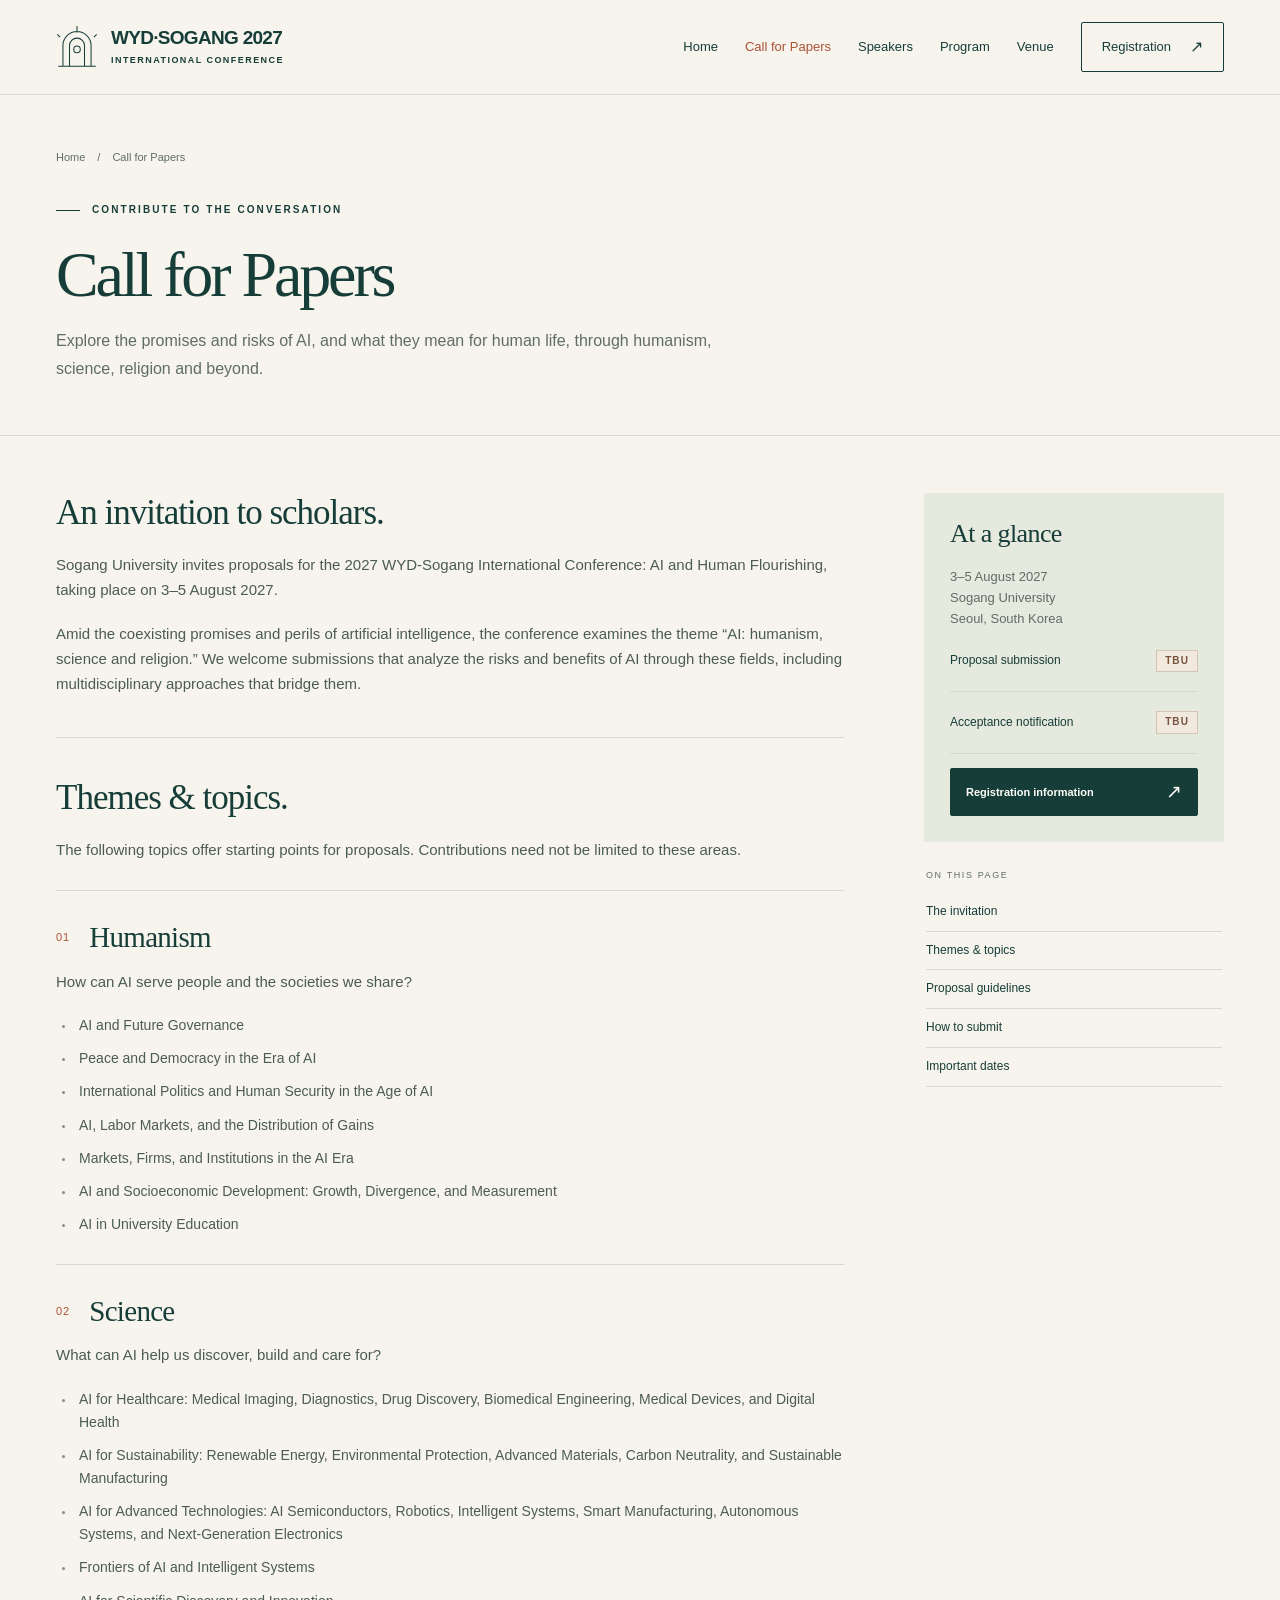
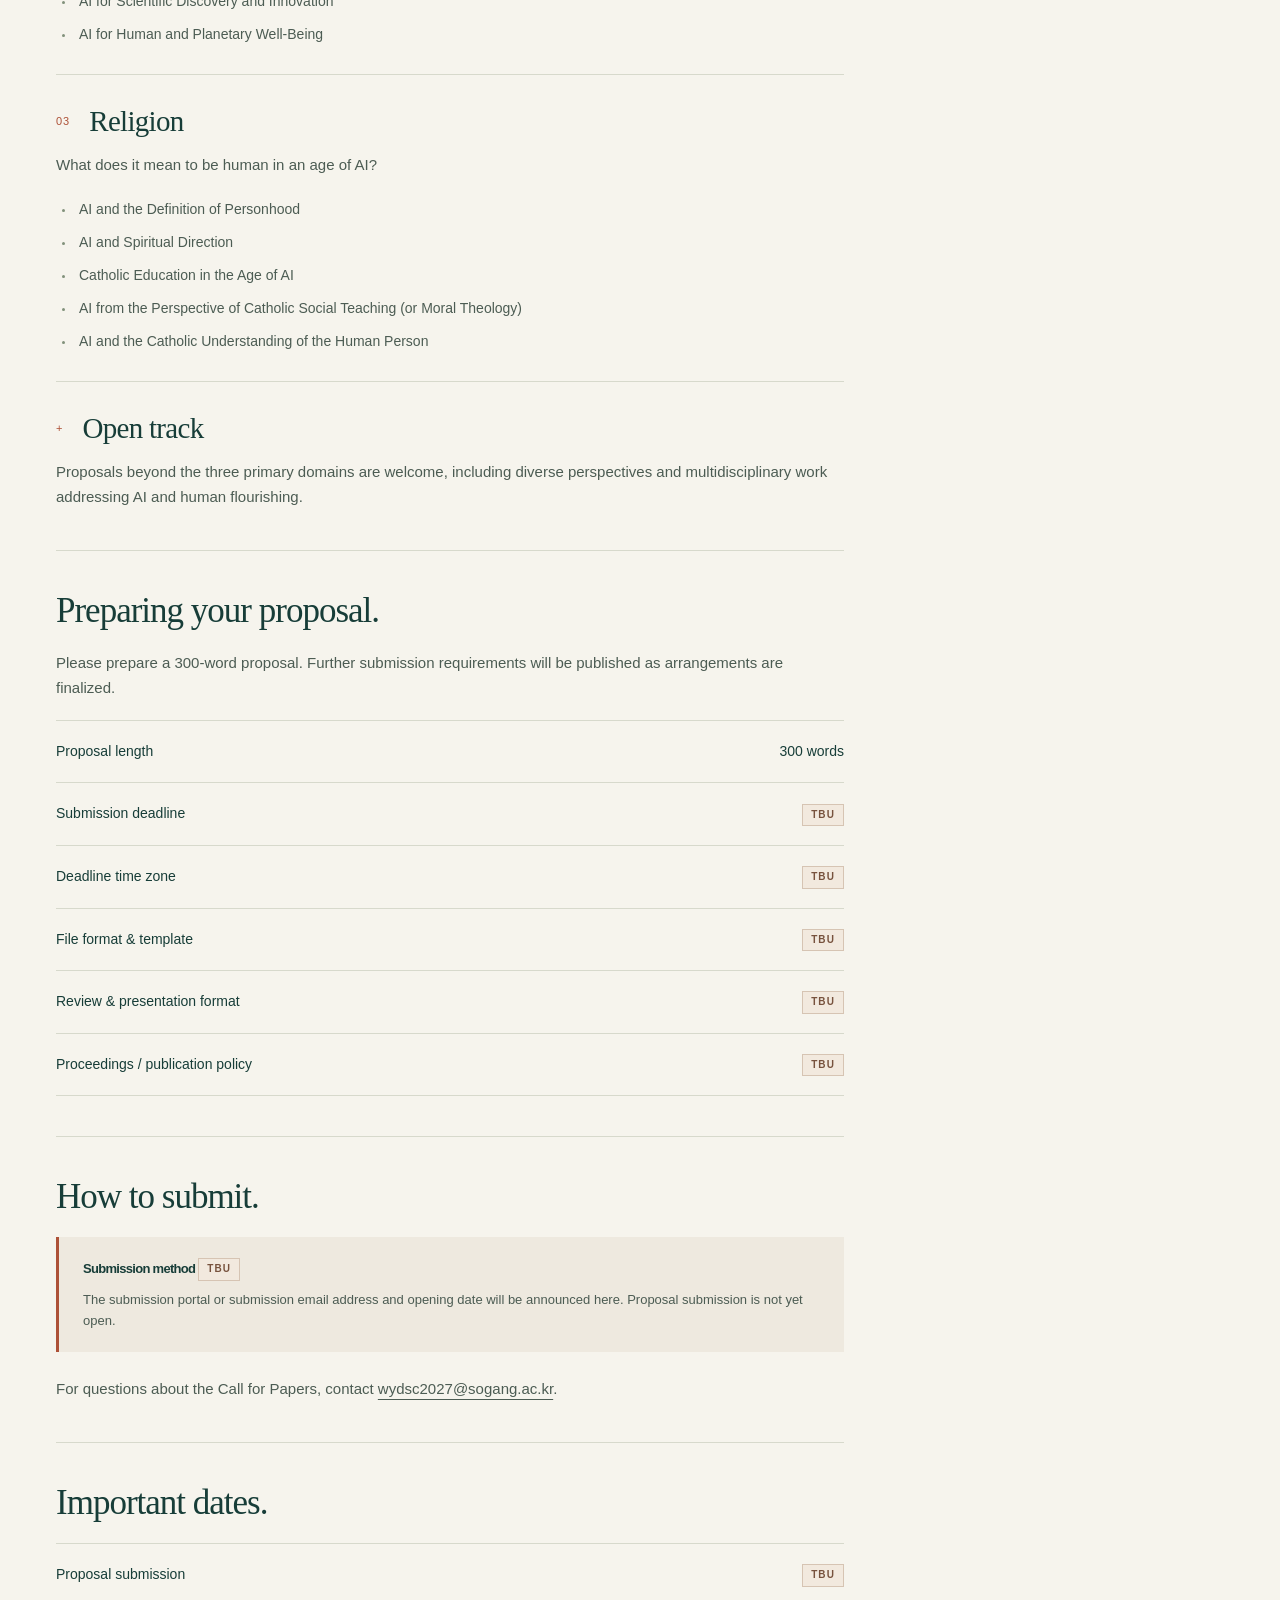
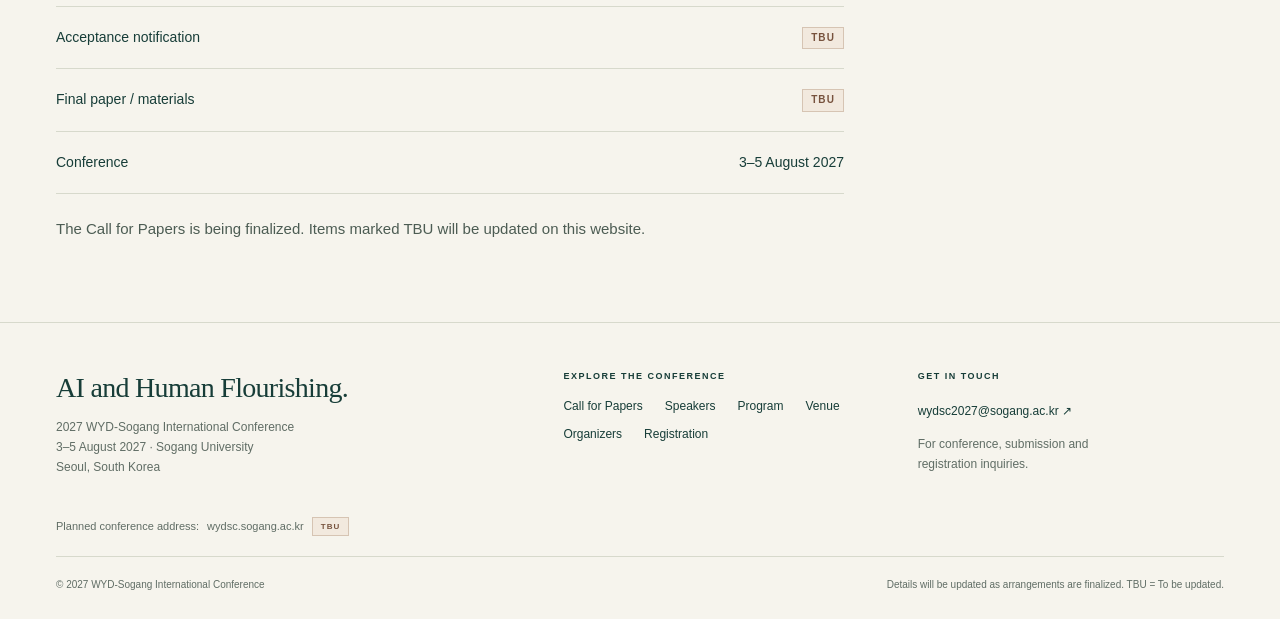
==== commit 290ec80a: "Record Sogang conference domain and prepare DNS transition" ====
--- a/docs/call-for-papers/index.html
+++ b/docs/call-for-papers/index.html
@@ -30,7 +30,7 @@
 <div class="footer-grid"><div><p class="footer-brand">AI and Human Flourishing.</p><p class="footer-description">2027 WYD-Sogang International Conference<br>3–5 August 2027 · Sogang University<br>Seoul, South Korea</p></div>
 <div><h2 class="footer-heading">Explore the conference</h2><div class="footer-links"><a href="../call-for-papers/">Call for Papers</a><a href="../speakers/">Speakers</a><a href="../program/">Program</a><a href="../venue/">Venue</a><a href="../organizers/">Organizers</a><a href="../registration/">Registration</a></div></div>
 <div><h2 class="footer-heading">Get in touch</h2><a class="footer-contact" href="mailto:wydsc2027@sogang.ac.kr">wydsc2027@sogang.ac.kr ↗</a><p class="footer-description" style="margin-top:12px">For conference, submission and<br>registration inquiries.</p></div></div>
-<div class="footer-bottom"><p>© 2027 WYD-Sogang International Conference</p><p>Details will be updated as arrangements are finalized. TBU = To be updated.</p></div>
+<p class="footer-domain">Planned conference address: <span>wydsc.sogang.ac.kr</span> <span class="tbu" title="To be updated">TBU</span></p><div class="footer-bottom"><p>© 2027 WYD-Sogang International Conference</p><p>Details will be updated as arrangements are finalized. TBU = To be updated.</p></div>
 </div></footer>
 </body>
 </html>
--- a/docs/assets/css/site.css
+++ b/docs/assets/css/site.css
@@ -139,6 +139,8 @@
 .footer-links a:hover, .footer-contact:hover { color: var(--rust); }
 .footer-bottom { border-top: 1px solid var(--line); padding-top: 20px; display: flex; justify-content: space-between; gap: 25px; font-size: 10px; color: var(--muted); }
 .footer-bottom p { margin: 0; }
+.footer-domain { font-size: 11px; color: var(--muted); margin-bottom: 20px; display: flex; gap: 8px; flex-wrap: wrap; align-items: center; }
+.footer-domain .tbu { font-size: 8px; }
 .page-heading { padding-block: 53px 52px; border-bottom: 1px solid var(--line); }
 .breadcrumb { font-size: 11px; color: var(--muted); margin-bottom: 36px; display: flex; align-items: center; gap: 12px; }
 .breadcrumb a { text-decoration: none; }
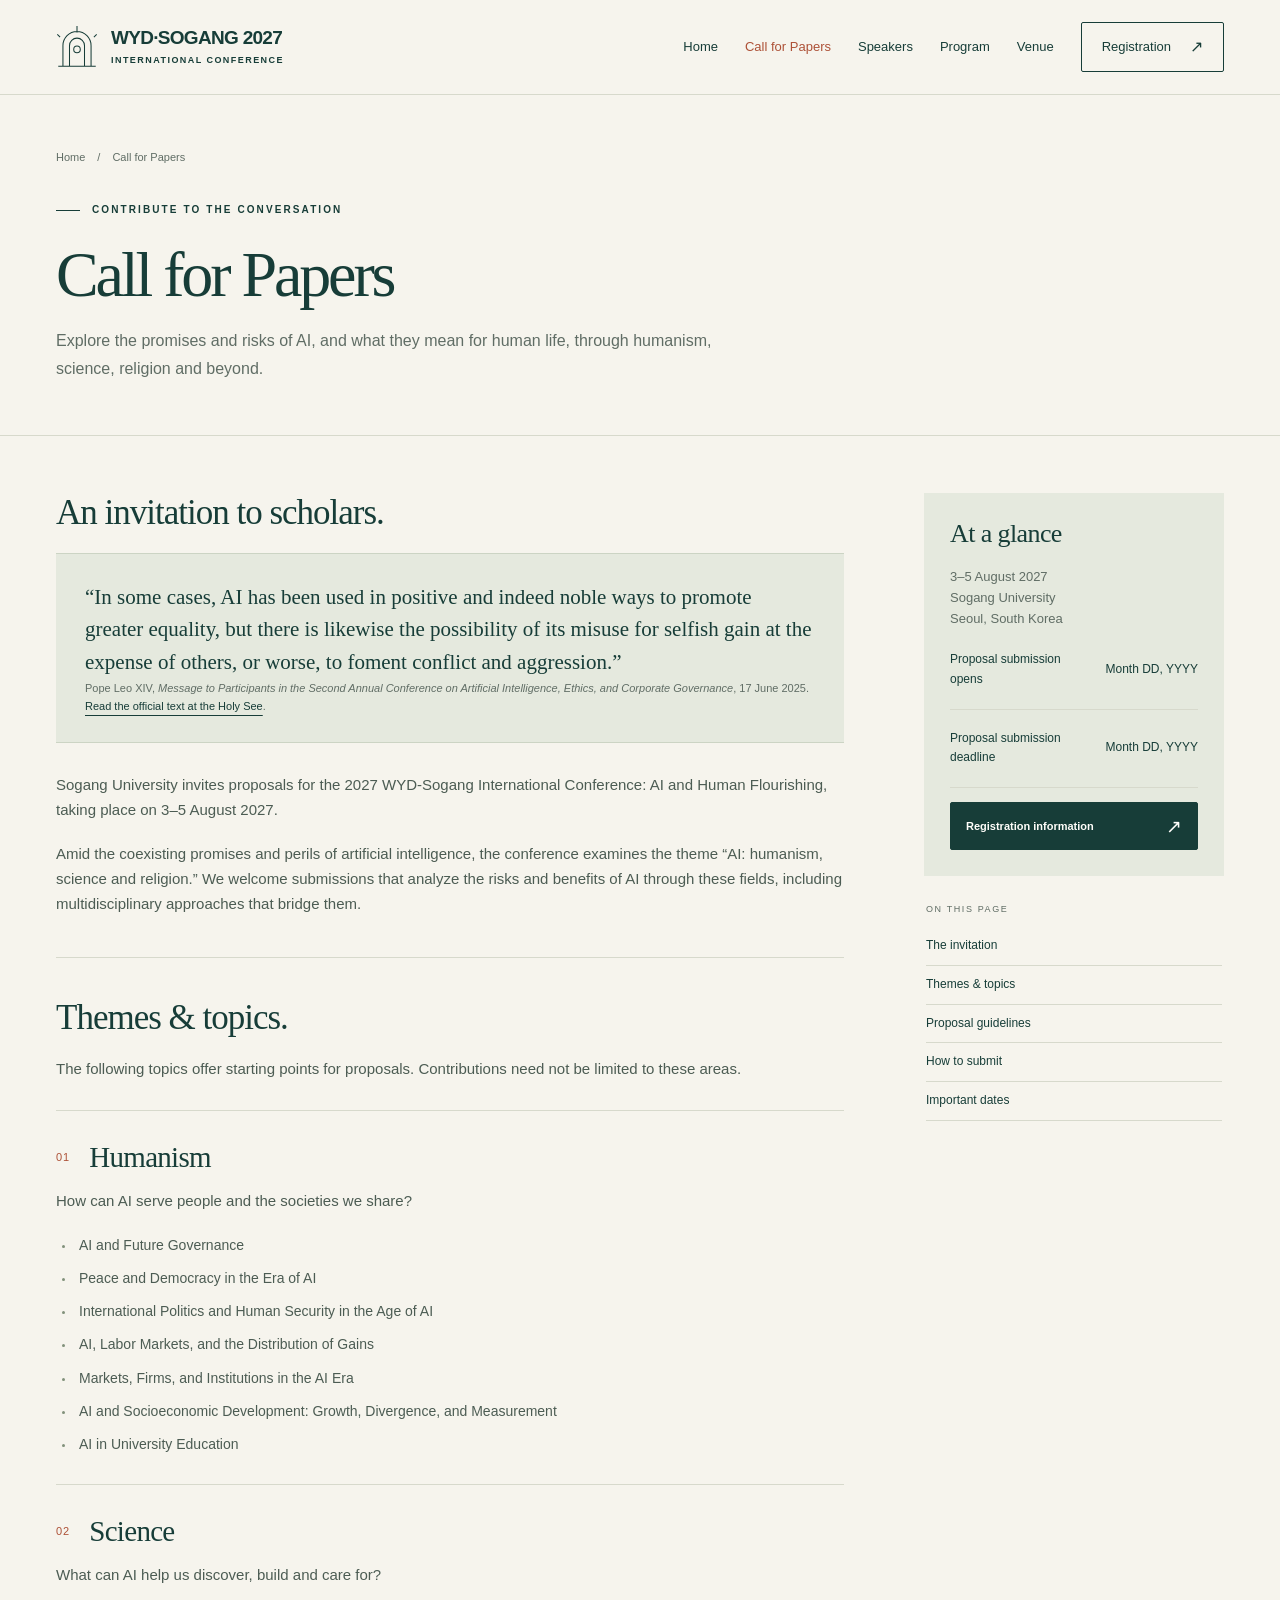
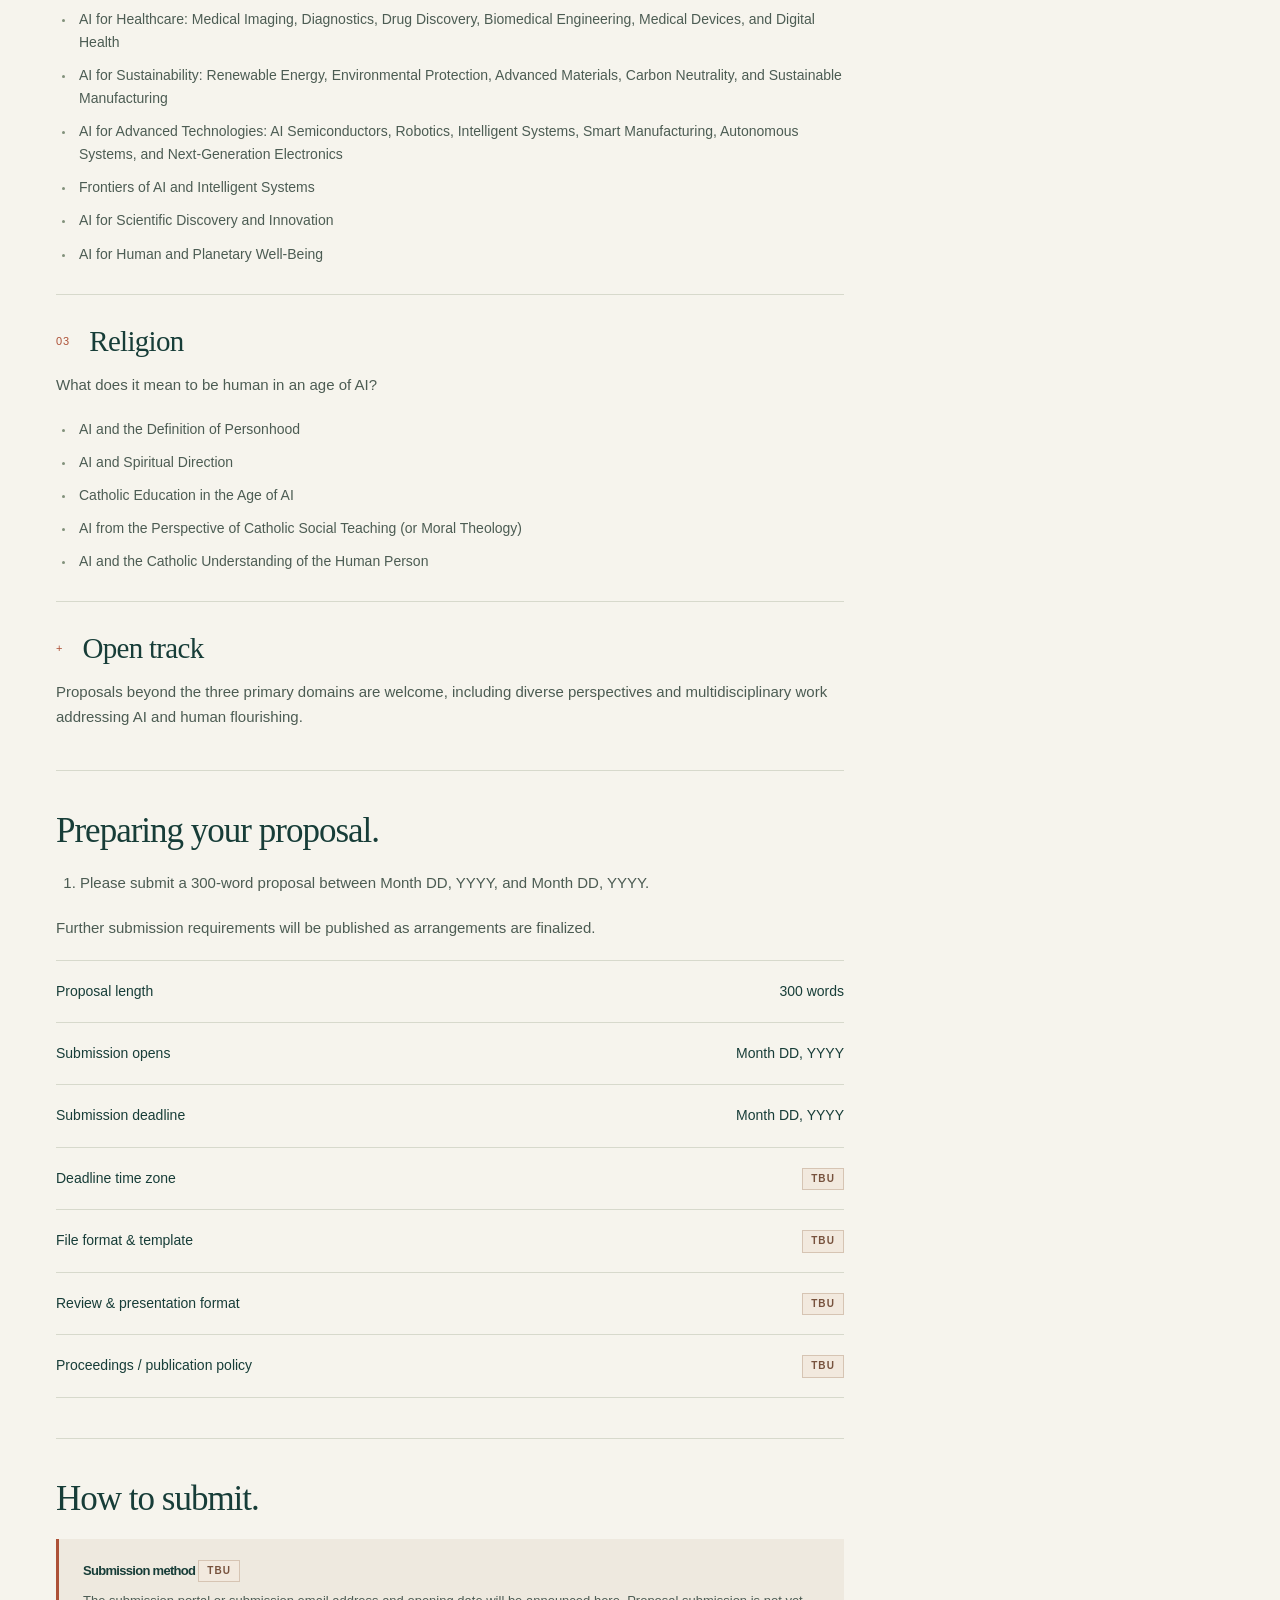
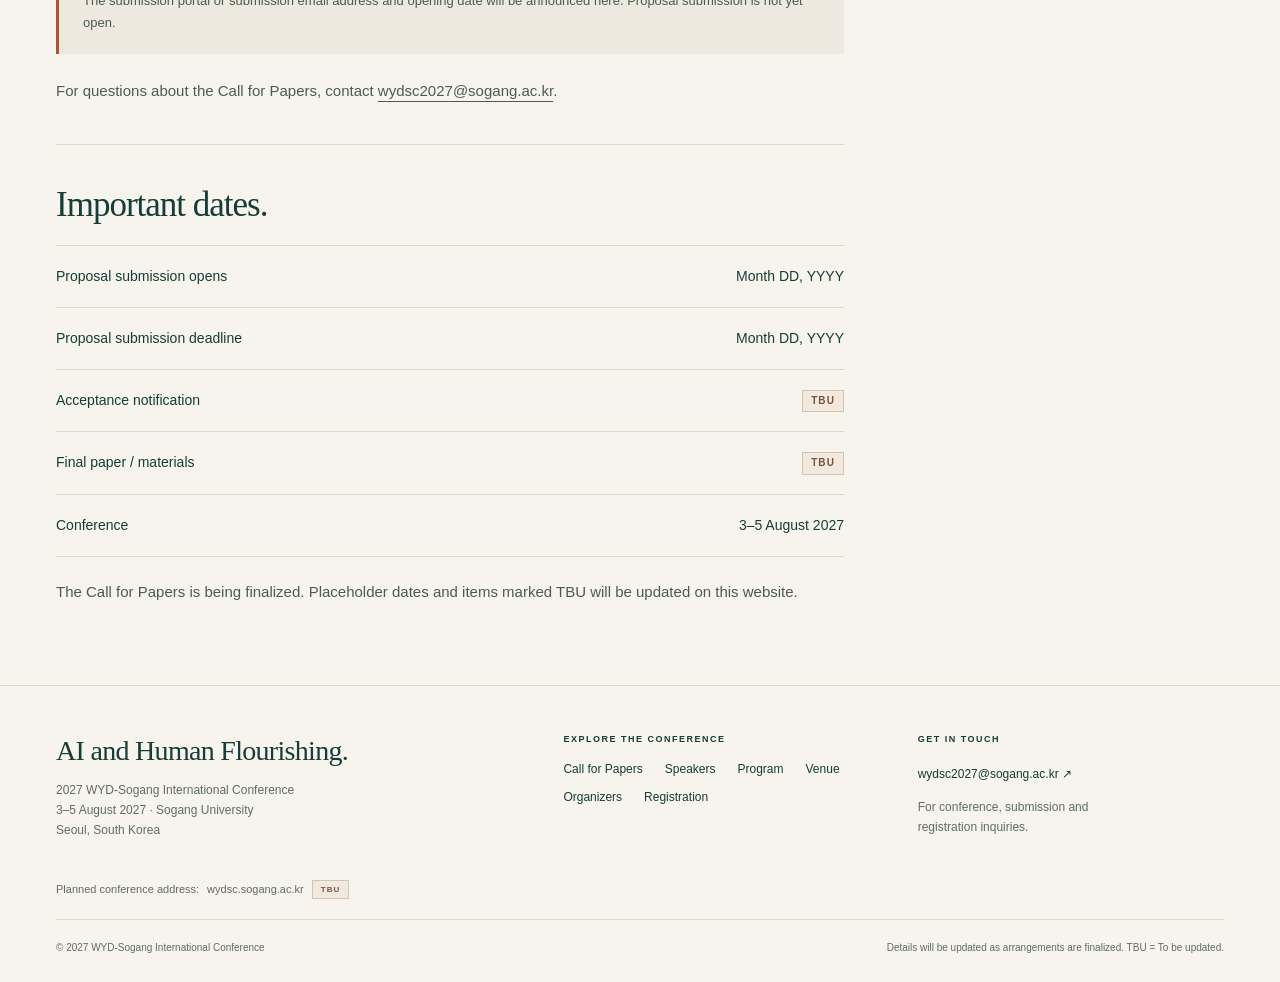
==== commit 36c3b0b2: "Update CFP dates, citation, and travel details" ====
--- a/docs/call-for-papers/index.html
+++ b/docs/call-for-papers/index.html
@@ -25,7 +25,7 @@
 <button class="menu-toggle" type="button" aria-controls="site-navigation" aria-expanded="false" aria-label="Open navigation menu">Menu<span class="menu-lines" aria-hidden="true"></span></button>
 <nav class="site-nav" id="site-navigation" aria-label="Main navigation"><a href="../">Home</a><a href="../call-for-papers/" aria-current="page">Call for Papers</a><a href="../speakers/">Speakers</a><a href="../program/">Program</a><a href="../venue/">Venue</a><a href="../registration/" class="nav-register">Registration <span aria-hidden="true">↗</span></a></nav>
 </div></header>
-<main id="main-content" tabindex="-1"><div class="page-heading"><div class="wrap"><nav class="breadcrumb" aria-label="Breadcrumb"><a href="../">Home</a><span aria-hidden="true">/</span><span>Call for Papers</span></nav><p class="eyebrow">Contribute to the conversation</p><h1>Call for Papers</h1><p class="lead">Explore the promises and risks of AI, and what they mean for human life, through humanism, science, religion and beyond.</p></div></div><div class="wrap page-layout"><div><section class="article-section" id="invitation"><h2>An invitation to scholars.</h2><p>Sogang University invites proposals for the 2027 WYD-Sogang International Conference: AI and Human Flourishing, taking place on 3–5 August 2027.</p><p>Amid the coexisting promises and perils of artificial intelligence, the conference examines the theme “AI: humanism, science and religion.” We welcome submissions that analyze the risks and benefits of AI through these fields, including multidisciplinary approaches that bridge them.</p></section><section class="article-section" id="topics"><h2>Themes & topics.</h2><p>The following topics offer starting points for proposals. Contributions need not be limited to these areas.</p><section class="topic-section" id="humanism"><div class="topic-title"><span class="track-number">01</span><h3>Humanism</h3></div><p>How can AI serve people and the societies we share?</p><ul class="topic-list"><li>AI and Future Governance</li><li>Peace and Democracy in the Era of AI</li><li>International Politics and Human Security in the Age of AI</li><li>AI, Labor Markets, and the Distribution of Gains</li><li>Markets, Firms, and Institutions in the AI Era</li><li>AI and Socioeconomic Development: Growth, Divergence, and Measurement</li><li>AI in University Education</li></ul></section><section class="topic-section" id="science"><div class="topic-title"><span class="track-number">02</span><h3>Science</h3></div><p>What can AI help us discover, build and care for?</p><ul class="topic-list"><li>AI for Healthcare: Medical Imaging, Diagnostics, Drug Discovery, Biomedical Engineering, Medical Devices, and Digital Health</li><li>AI for Sustainability: Renewable Energy, Environmental Protection, Advanced Materials, Carbon Neutrality, and Sustainable Manufacturing</li><li>AI for Advanced Technologies: AI Semiconductors, Robotics, Intelligent Systems, Smart Manufacturing, Autonomous Systems, and Next-Generation Electronics</li><li>Frontiers of AI and Intelligent Systems</li><li>AI for Scientific Discovery and Innovation</li><li>AI for Human and Planetary Well-Being</li></ul></section><section class="topic-section" id="religion"><div class="topic-title"><span class="track-number">03</span><h3>Religion</h3></div><p>What does it mean to be human in an age of AI?</p><ul class="topic-list"><li>AI and the Definition of Personhood</li><li>AI and Spiritual Direction</li><li>Catholic Education in the Age of AI</li><li>AI from the Perspective of Catholic Social Teaching (or Moral Theology)</li><li>AI and the Catholic Understanding of the Human Person</li></ul></section><section class="topic-section" id="open-track"><div class="topic-title"><span class="track-number">+</span><h3>Open track</h3></div><p>Proposals beyond the three primary domains are welcome, including diverse perspectives and multidisciplinary work addressing AI and human flourishing.</p></section></section><section class="article-section" id="submission"><h2>Preparing your proposal.</h2><p>Please prepare a 300-word proposal. Further submission requirements will be published as arrangements are finalized.</p><dl class="dates-list"><div class="date-row"><dt>Proposal length</dt><dd>300 words</dd></div><div class="date-row"><dt>Submission deadline</dt><dd><span class="tbu" title="To be updated">TBU</span></dd></div><div class="date-row"><dt>Deadline time zone</dt><dd><span class="tbu" title="To be updated">TBU</span></dd></div><div class="date-row"><dt>File format &amp; template</dt><dd><span class="tbu" title="To be updated">TBU</span></dd></div><div class="date-row"><dt>Review &amp; presentation format</dt><dd><span class="tbu" title="To be updated">TBU</span></dd></div><div class="date-row"><dt>Proceedings / publication policy</dt><dd><span class="tbu" title="To be updated">TBU</span></dd></div></dl></section><section class="article-section" id="how-to-submit"><h2>How to submit.</h2><div class="notice"><h3 class="notice-heading">Submission method <span class="tbu" title="To be updated">TBU</span></h3><p>The submission portal or submission email address and opening date will be announced here. Proposal submission is not yet open.</p></div><p>For questions about the Call for Papers, contact <a href="mailto:wydsc2027@sogang.ac.kr?subject=WYD-Sogang+2027+submission+inquiry">wydsc2027@sogang.ac.kr</a>.</p></section><section class="article-section" id="important-dates"><h2>Important dates.</h2><dl class="dates-list"><div class="date-row"><dt>Proposal submission</dt><dd><span class="tbu" title="To be updated">TBU</span></dd></div><div class="date-row"><dt>Acceptance notification</dt><dd><span class="tbu" title="To be updated">TBU</span></dd></div><div class="date-row"><dt>Final paper / materials</dt><dd><span class="tbu" title="To be updated">TBU</span></dd></div><div class="date-row"><dt>Conference</dt><dd>3–5 August 2027</dd></div></dl><p class="source-note">The Call for Papers is being finalized. Items marked TBU will be updated on this website.</p></section></div><aside class="sidebar"><div class="side-panel"><h2>At a glance</h2><p>3–5 August 2027<br>Sogang University<br>Seoul, South Korea</p><dl class="dates-list"><div class="date-row"><dt>Proposal submission</dt><dd><span class="tbu" title="To be updated">TBU</span></dd></div><div class="date-row"><dt>Acceptance notification</dt><dd><span class="tbu" title="To be updated">TBU</span></dd></div></dl><a class="button " href="../registration/">Registration information<span class="arrow" aria-hidden="true">↗</span></a></div><nav class="side-nav" aria-label="On this page"><p class="side-label">On this page</p><a href="#invitation">The invitation</a><a href="#topics">Themes &amp; topics</a><a href="#submission">Proposal guidelines</a><a href="#how-to-submit">How to submit</a><a href="#important-dates">Important dates</a></nav></aside></div></main>
+<main id="main-content" tabindex="-1"><div class="page-heading"><div class="wrap"><nav class="breadcrumb" aria-label="Breadcrumb"><a href="../">Home</a><span aria-hidden="true">/</span><span>Call for Papers</span></nav><p class="eyebrow">Contribute to the conversation</p><h1>Call for Papers</h1><p class="lead">Explore the promises and risks of AI, and what they mean for human life, through humanism, science, religion and beyond.</p></div></div><div class="wrap page-layout"><div><section class="article-section" id="invitation"><h2>An invitation to scholars.</h2><figure class="papal-quote"><blockquote><p>“In some cases, AI has been used in positive and indeed noble ways to promote greater equality, but there is likewise the possibility of its misuse for selfish gain at the expense of others, or worse, to foment conflict and aggression.”</p></blockquote><figcaption>Pope Leo XIV, <cite>Message to Participants in the Second Annual Conference on Artificial Intelligence, Ethics, and Corporate Governance</cite>, 17 June 2025. <a href="https://www.vatican.va/content/leo-xiv/en/messages/pont-messages/2025/documents/20250617-messaggio-ia.html">Read the official text at the Holy See</a>.</figcaption></figure><p>Sogang University invites proposals for the 2027 WYD-Sogang International Conference: AI and Human Flourishing, taking place on 3–5 August 2027.</p><p>Amid the coexisting promises and perils of artificial intelligence, the conference examines the theme “AI: humanism, science and religion.” We welcome submissions that analyze the risks and benefits of AI through these fields, including multidisciplinary approaches that bridge them.</p></section><section class="article-section" id="topics"><h2>Themes & topics.</h2><p>The following topics offer starting points for proposals. Contributions need not be limited to these areas.</p><section class="topic-section" id="humanism"><div class="topic-title"><span class="track-number">01</span><h3>Humanism</h3></div><p>How can AI serve people and the societies we share?</p><ul class="topic-list"><li>AI and Future Governance</li><li>Peace and Democracy in the Era of AI</li><li>International Politics and Human Security in the Age of AI</li><li>AI, Labor Markets, and the Distribution of Gains</li><li>Markets, Firms, and Institutions in the AI Era</li><li>AI and Socioeconomic Development: Growth, Divergence, and Measurement</li><li>AI in University Education</li></ul></section><section class="topic-section" id="science"><div class="topic-title"><span class="track-number">02</span><h3>Science</h3></div><p>What can AI help us discover, build and care for?</p><ul class="topic-list"><li>AI for Healthcare: Medical Imaging, Diagnostics, Drug Discovery, Biomedical Engineering, Medical Devices, and Digital Health</li><li>AI for Sustainability: Renewable Energy, Environmental Protection, Advanced Materials, Carbon Neutrality, and Sustainable Manufacturing</li><li>AI for Advanced Technologies: AI Semiconductors, Robotics, Intelligent Systems, Smart Manufacturing, Autonomous Systems, and Next-Generation Electronics</li><li>Frontiers of AI and Intelligent Systems</li><li>AI for Scientific Discovery and Innovation</li><li>AI for Human and Planetary Well-Being</li></ul></section><section class="topic-section" id="religion"><div class="topic-title"><span class="track-number">03</span><h3>Religion</h3></div><p>What does it mean to be human in an age of AI?</p><ul class="topic-list"><li>AI and the Definition of Personhood</li><li>AI and Spiritual Direction</li><li>Catholic Education in the Age of AI</li><li>AI from the Perspective of Catholic Social Teaching (or Moral Theology)</li><li>AI and the Catholic Understanding of the Human Person</li></ul></section><section class="topic-section" id="open-track"><div class="topic-title"><span class="track-number">+</span><h3>Open track</h3></div><p>Proposals beyond the three primary domains are welcome, including diverse perspectives and multidisciplinary work addressing AI and human flourishing.</p></section></section><section class="article-section" id="submission"><h2>Preparing your proposal.</h2><ol class="submission-guidelines"><li>Please submit a 300-word proposal between Month DD, YYYY, and Month DD, YYYY.</li></ol><p>Further submission requirements will be published as arrangements are finalized.</p><dl class="dates-list"><div class="date-row"><dt>Proposal length</dt><dd>300 words</dd></div><div class="date-row"><dt>Submission opens</dt><dd>Month DD, YYYY</dd></div><div class="date-row"><dt>Submission deadline</dt><dd>Month DD, YYYY</dd></div><div class="date-row"><dt>Deadline time zone</dt><dd><span class="tbu" title="To be updated">TBU</span></dd></div><div class="date-row"><dt>File format &amp; template</dt><dd><span class="tbu" title="To be updated">TBU</span></dd></div><div class="date-row"><dt>Review &amp; presentation format</dt><dd><span class="tbu" title="To be updated">TBU</span></dd></div><div class="date-row"><dt>Proceedings / publication policy</dt><dd><span class="tbu" title="To be updated">TBU</span></dd></div></dl></section><section class="article-section" id="how-to-submit"><h2>How to submit.</h2><div class="notice"><h3 class="notice-heading">Submission method <span class="tbu" title="To be updated">TBU</span></h3><p>The submission portal or submission email address and opening date will be announced here. Proposal submission is not yet open.</p></div><p>For questions about the Call for Papers, contact <a href="mailto:wydsc2027@sogang.ac.kr?subject=WYD-Sogang+2027+submission+inquiry">wydsc2027@sogang.ac.kr</a>.</p></section><section class="article-section" id="important-dates"><h2>Important dates.</h2><dl class="dates-list"><div class="date-row"><dt>Proposal submission opens</dt><dd>Month DD, YYYY</dd></div><div class="date-row"><dt>Proposal submission deadline</dt><dd>Month DD, YYYY</dd></div><div class="date-row"><dt>Acceptance notification</dt><dd><span class="tbu" title="To be updated">TBU</span></dd></div><div class="date-row"><dt>Final paper / materials</dt><dd><span class="tbu" title="To be updated">TBU</span></dd></div><div class="date-row"><dt>Conference</dt><dd>3–5 August 2027</dd></div></dl><p class="source-note">The Call for Papers is being finalized. Placeholder dates and items marked TBU will be updated on this website.</p></section></div><aside class="sidebar"><div class="side-panel"><h2>At a glance</h2><p>3–5 August 2027<br>Sogang University<br>Seoul, South Korea</p><dl class="dates-list"><div class="date-row"><dt>Proposal submission opens</dt><dd>Month DD, YYYY</dd></div><div class="date-row"><dt>Proposal submission deadline</dt><dd>Month DD, YYYY</dd></div></dl><a class="button " href="../registration/">Registration information<span class="arrow" aria-hidden="true">↗</span></a></div><nav class="side-nav" aria-label="On this page"><p class="side-label">On this page</p><a href="#invitation">The invitation</a><a href="#topics">Themes &amp; topics</a><a href="#submission">Proposal guidelines</a><a href="#how-to-submit">How to submit</a><a href="#important-dates">Important dates</a></nav></aside></div></main>
 <footer class="site-footer"><div class="wrap">
 <div class="footer-grid"><div><p class="footer-brand">AI and Human Flourishing.</p><p class="footer-description">2027 WYD-Sogang International Conference<br>3–5 August 2027 · Sogang University<br>Seoul, South Korea</p></div>
 <div><h2 class="footer-heading">Explore the conference</h2><div class="footer-links"><a href="../call-for-papers/">Call for Papers</a><a href="../speakers/">Speakers</a><a href="../program/">Program</a><a href="../venue/">Venue</a><a href="../organizers/">Organizers</a><a href="../registration/">Registration</a></div></div>
--- a/docs/assets/css/site.css
+++ b/docs/assets/css/site.css
@@ -153,6 +153,12 @@
 .article-section h2 { font-size: 35px; letter-spacing: -1px; margin-bottom: 20px; }
 .article-section p { color: #4c5c53; font-size: 15px; }
 .article-section p:last-child { margin-bottom: 0; }
+.papal-quote { margin: 0 0 30px; padding: 27px 29px; background: var(--sage); border-top: 1px solid #ccd4c4; border-bottom: 1px solid #ccd4c4; }
+.papal-quote blockquote { margin: 0; }
+.papal-quote blockquote p { color: var(--ink); font-family: var(--serif); font-size: 21px; line-height: 1.55; }
+.papal-quote figcaption { color: var(--muted); font-size: 11px; line-height: 1.65; }
+.papal-quote figcaption a { color: var(--ink); }
+.submission-guidelines { margin: 0 0 20px; padding-left: 24px; color: #4c5c53; font-size: 15px; }
 .sidebar { position: sticky; top: 125px; }
 .side-panel { background: var(--sage); padding: 26px; margin-bottom: 22px; }
 .side-panel h2 { font-size: 26px; letter-spacing: -.6px; margin-bottom: 17px; }
@@ -351,6 +357,9 @@
   .article-section { margin-bottom: 30px; padding-bottom: 30px; }
   .article-section h2 { font-size: 31px; }
   .article-section p { font-size: 14px; }
+  .papal-quote { padding: 22px 20px; }
+  .papal-quote blockquote p { font-size: 18px; }
+  .submission-guidelines { font-size: 14px; }
   .sidebar { grid-template-columns: 1fr; gap: 20px; }
   .topic-list { font-size: 13px; }
   .topic-title h3 { font-size: 27px; }
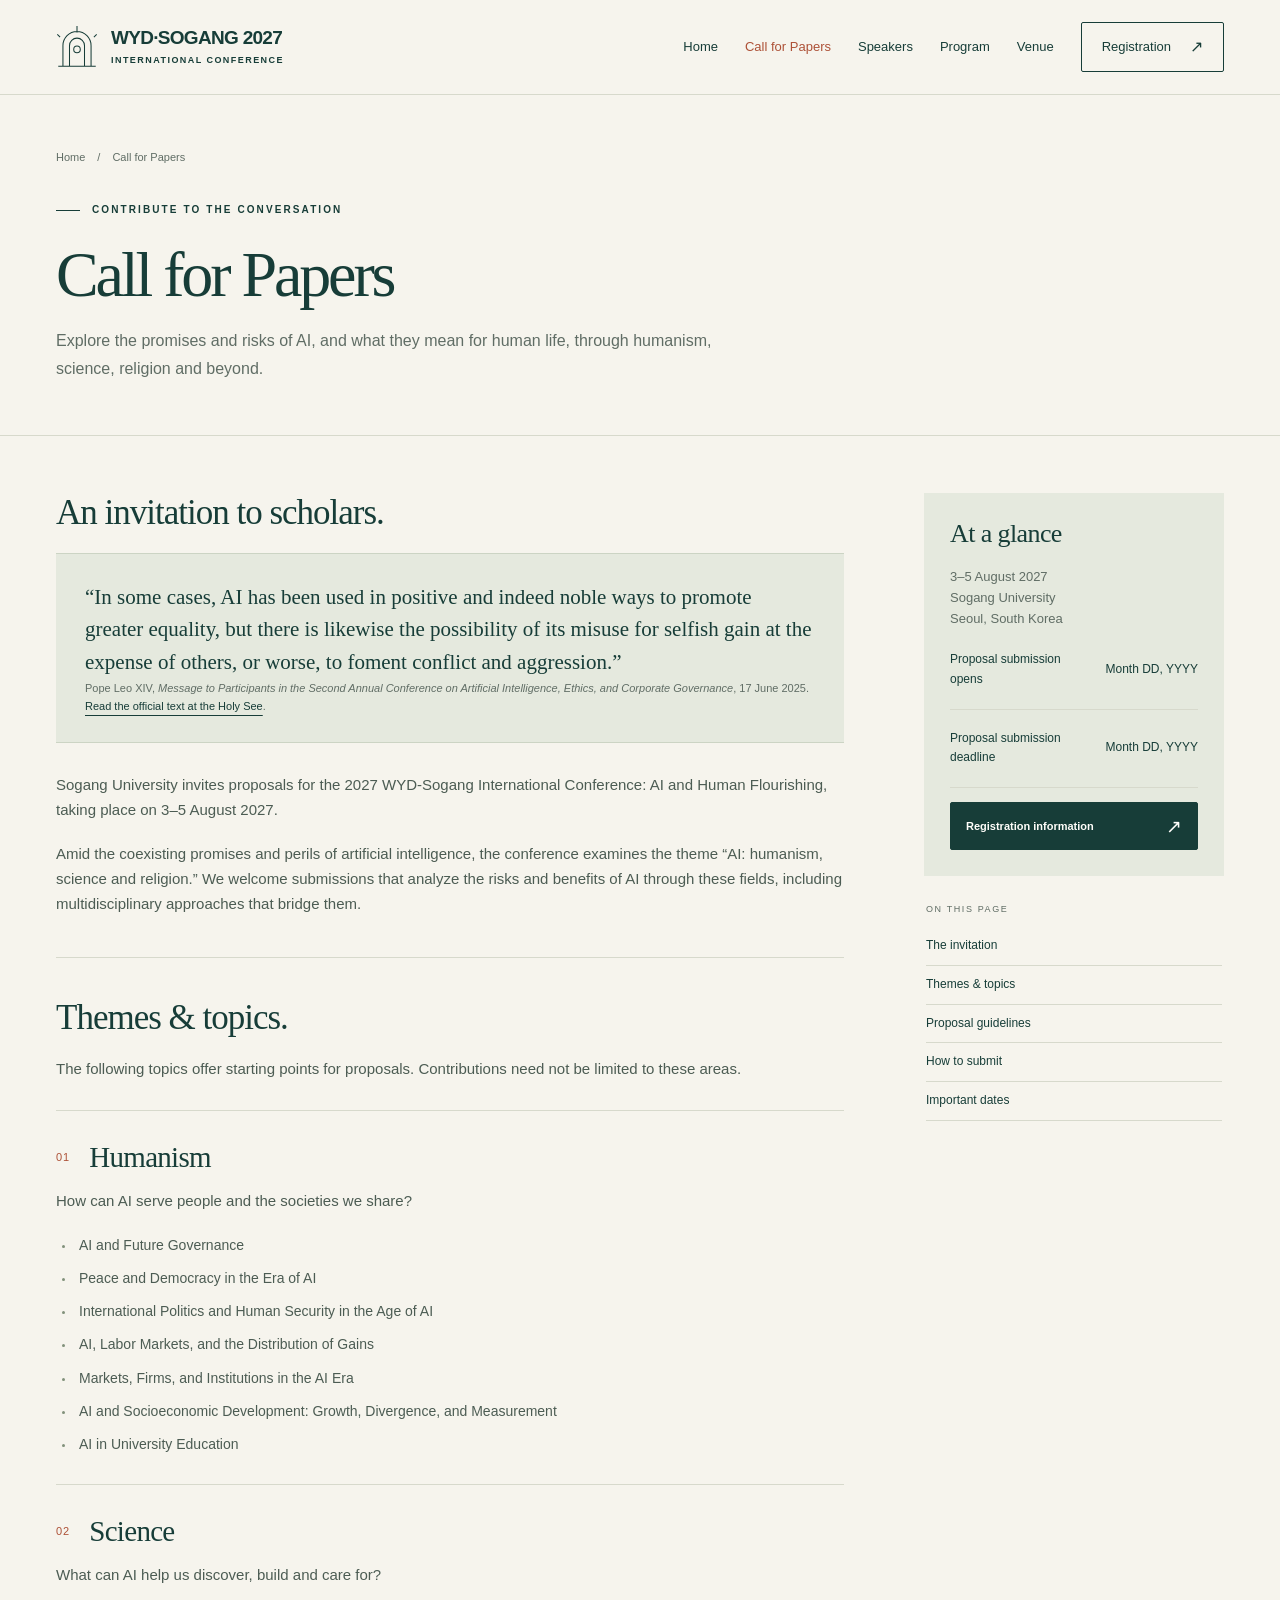
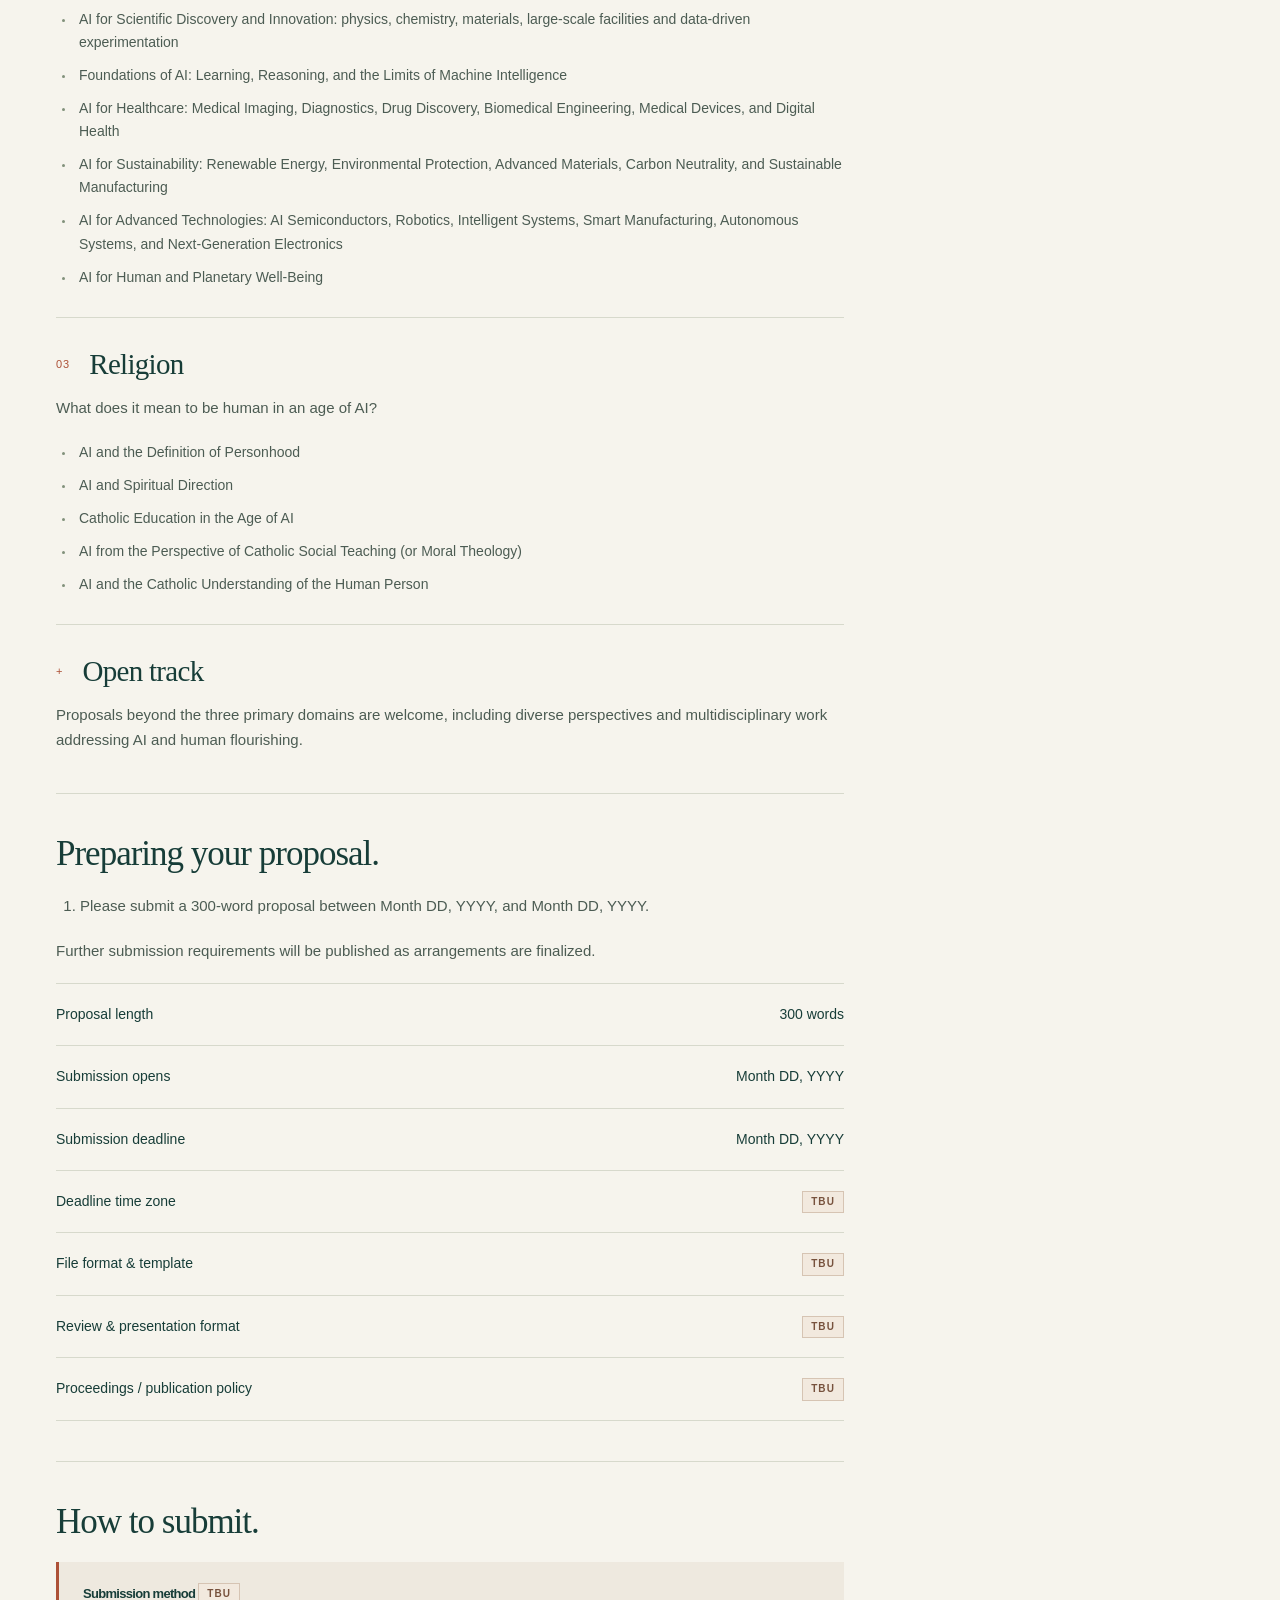
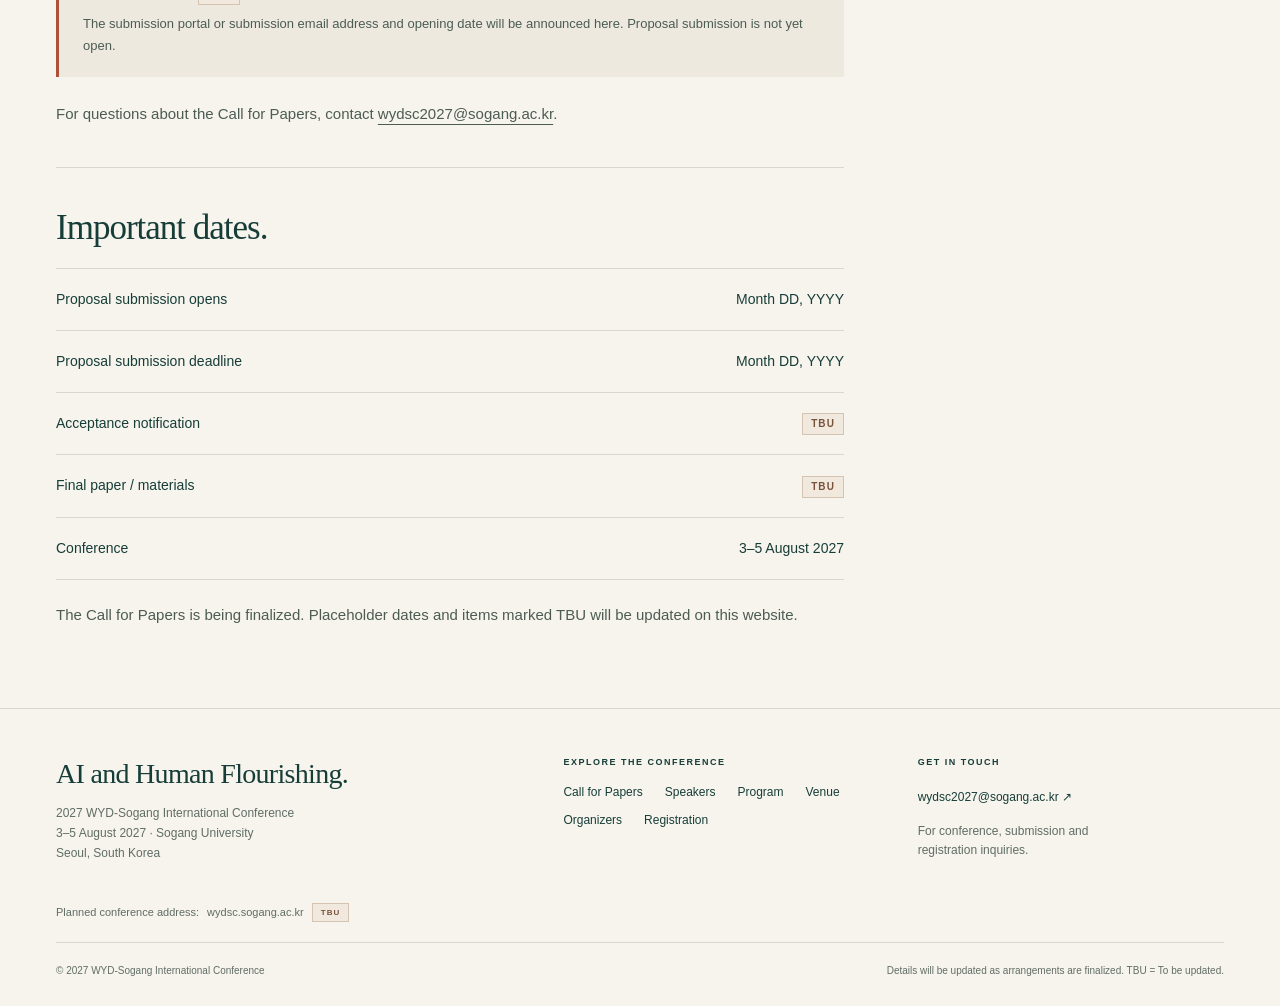
==== commit 0b769f13: "Update Science track topics and ordering" ====
--- a/docs/call-for-papers/index.html
+++ b/docs/call-for-papers/index.html
@@ -25,7 +25,7 @@
 <button class="menu-toggle" type="button" aria-controls="site-navigation" aria-expanded="false" aria-label="Open navigation menu">Menu<span class="menu-lines" aria-hidden="true"></span></button>
 <nav class="site-nav" id="site-navigation" aria-label="Main navigation"><a href="../">Home</a><a href="../call-for-papers/" aria-current="page">Call for Papers</a><a href="../speakers/">Speakers</a><a href="../program/">Program</a><a href="../venue/">Venue</a><a href="../registration/" class="nav-register">Registration <span aria-hidden="true">↗</span></a></nav>
 </div></header>
-<main id="main-content" tabindex="-1"><div class="page-heading"><div class="wrap"><nav class="breadcrumb" aria-label="Breadcrumb"><a href="../">Home</a><span aria-hidden="true">/</span><span>Call for Papers</span></nav><p class="eyebrow">Contribute to the conversation</p><h1>Call for Papers</h1><p class="lead">Explore the promises and risks of AI, and what they mean for human life, through humanism, science, religion and beyond.</p></div></div><div class="wrap page-layout"><div><section class="article-section" id="invitation"><h2>An invitation to scholars.</h2><figure class="papal-quote"><blockquote><p>“In some cases, AI has been used in positive and indeed noble ways to promote greater equality, but there is likewise the possibility of its misuse for selfish gain at the expense of others, or worse, to foment conflict and aggression.”</p></blockquote><figcaption>Pope Leo XIV, <cite>Message to Participants in the Second Annual Conference on Artificial Intelligence, Ethics, and Corporate Governance</cite>, 17 June 2025. <a href="https://www.vatican.va/content/leo-xiv/en/messages/pont-messages/2025/documents/20250617-messaggio-ia.html">Read the official text at the Holy See</a>.</figcaption></figure><p>Sogang University invites proposals for the 2027 WYD-Sogang International Conference: AI and Human Flourishing, taking place on 3–5 August 2027.</p><p>Amid the coexisting promises and perils of artificial intelligence, the conference examines the theme “AI: humanism, science and religion.” We welcome submissions that analyze the risks and benefits of AI through these fields, including multidisciplinary approaches that bridge them.</p></section><section class="article-section" id="topics"><h2>Themes & topics.</h2><p>The following topics offer starting points for proposals. Contributions need not be limited to these areas.</p><section class="topic-section" id="humanism"><div class="topic-title"><span class="track-number">01</span><h3>Humanism</h3></div><p>How can AI serve people and the societies we share?</p><ul class="topic-list"><li>AI and Future Governance</li><li>Peace and Democracy in the Era of AI</li><li>International Politics and Human Security in the Age of AI</li><li>AI, Labor Markets, and the Distribution of Gains</li><li>Markets, Firms, and Institutions in the AI Era</li><li>AI and Socioeconomic Development: Growth, Divergence, and Measurement</li><li>AI in University Education</li></ul></section><section class="topic-section" id="science"><div class="topic-title"><span class="track-number">02</span><h3>Science</h3></div><p>What can AI help us discover, build and care for?</p><ul class="topic-list"><li>AI for Healthcare: Medical Imaging, Diagnostics, Drug Discovery, Biomedical Engineering, Medical Devices, and Digital Health</li><li>AI for Sustainability: Renewable Energy, Environmental Protection, Advanced Materials, Carbon Neutrality, and Sustainable Manufacturing</li><li>AI for Advanced Technologies: AI Semiconductors, Robotics, Intelligent Systems, Smart Manufacturing, Autonomous Systems, and Next-Generation Electronics</li><li>Frontiers of AI and Intelligent Systems</li><li>AI for Scientific Discovery and Innovation</li><li>AI for Human and Planetary Well-Being</li></ul></section><section class="topic-section" id="religion"><div class="topic-title"><span class="track-number">03</span><h3>Religion</h3></div><p>What does it mean to be human in an age of AI?</p><ul class="topic-list"><li>AI and the Definition of Personhood</li><li>AI and Spiritual Direction</li><li>Catholic Education in the Age of AI</li><li>AI from the Perspective of Catholic Social Teaching (or Moral Theology)</li><li>AI and the Catholic Understanding of the Human Person</li></ul></section><section class="topic-section" id="open-track"><div class="topic-title"><span class="track-number">+</span><h3>Open track</h3></div><p>Proposals beyond the three primary domains are welcome, including diverse perspectives and multidisciplinary work addressing AI and human flourishing.</p></section></section><section class="article-section" id="submission"><h2>Preparing your proposal.</h2><ol class="submission-guidelines"><li>Please submit a 300-word proposal between Month DD, YYYY, and Month DD, YYYY.</li></ol><p>Further submission requirements will be published as arrangements are finalized.</p><dl class="dates-list"><div class="date-row"><dt>Proposal length</dt><dd>300 words</dd></div><div class="date-row"><dt>Submission opens</dt><dd>Month DD, YYYY</dd></div><div class="date-row"><dt>Submission deadline</dt><dd>Month DD, YYYY</dd></div><div class="date-row"><dt>Deadline time zone</dt><dd><span class="tbu" title="To be updated">TBU</span></dd></div><div class="date-row"><dt>File format &amp; template</dt><dd><span class="tbu" title="To be updated">TBU</span></dd></div><div class="date-row"><dt>Review &amp; presentation format</dt><dd><span class="tbu" title="To be updated">TBU</span></dd></div><div class="date-row"><dt>Proceedings / publication policy</dt><dd><span class="tbu" title="To be updated">TBU</span></dd></div></dl></section><section class="article-section" id="how-to-submit"><h2>How to submit.</h2><div class="notice"><h3 class="notice-heading">Submission method <span class="tbu" title="To be updated">TBU</span></h3><p>The submission portal or submission email address and opening date will be announced here. Proposal submission is not yet open.</p></div><p>For questions about the Call for Papers, contact <a href="mailto:wydsc2027@sogang.ac.kr?subject=WYD-Sogang+2027+submission+inquiry">wydsc2027@sogang.ac.kr</a>.</p></section><section class="article-section" id="important-dates"><h2>Important dates.</h2><dl class="dates-list"><div class="date-row"><dt>Proposal submission opens</dt><dd>Month DD, YYYY</dd></div><div class="date-row"><dt>Proposal submission deadline</dt><dd>Month DD, YYYY</dd></div><div class="date-row"><dt>Acceptance notification</dt><dd><span class="tbu" title="To be updated">TBU</span></dd></div><div class="date-row"><dt>Final paper / materials</dt><dd><span class="tbu" title="To be updated">TBU</span></dd></div><div class="date-row"><dt>Conference</dt><dd>3–5 August 2027</dd></div></dl><p class="source-note">The Call for Papers is being finalized. Placeholder dates and items marked TBU will be updated on this website.</p></section></div><aside class="sidebar"><div class="side-panel"><h2>At a glance</h2><p>3–5 August 2027<br>Sogang University<br>Seoul, South Korea</p><dl class="dates-list"><div class="date-row"><dt>Proposal submission opens</dt><dd>Month DD, YYYY</dd></div><div class="date-row"><dt>Proposal submission deadline</dt><dd>Month DD, YYYY</dd></div></dl><a class="button " href="../registration/">Registration information<span class="arrow" aria-hidden="true">↗</span></a></div><nav class="side-nav" aria-label="On this page"><p class="side-label">On this page</p><a href="#invitation">The invitation</a><a href="#topics">Themes &amp; topics</a><a href="#submission">Proposal guidelines</a><a href="#how-to-submit">How to submit</a><a href="#important-dates">Important dates</a></nav></aside></div></main>
+<main id="main-content" tabindex="-1"><div class="page-heading"><div class="wrap"><nav class="breadcrumb" aria-label="Breadcrumb"><a href="../">Home</a><span aria-hidden="true">/</span><span>Call for Papers</span></nav><p class="eyebrow">Contribute to the conversation</p><h1>Call for Papers</h1><p class="lead">Explore the promises and risks of AI, and what they mean for human life, through humanism, science, religion and beyond.</p></div></div><div class="wrap page-layout"><div><section class="article-section" id="invitation"><h2>An invitation to scholars.</h2><figure class="papal-quote"><blockquote><p>“In some cases, AI has been used in positive and indeed noble ways to promote greater equality, but there is likewise the possibility of its misuse for selfish gain at the expense of others, or worse, to foment conflict and aggression.”</p></blockquote><figcaption>Pope Leo XIV, <cite>Message to Participants in the Second Annual Conference on Artificial Intelligence, Ethics, and Corporate Governance</cite>, 17 June 2025. <a href="https://www.vatican.va/content/leo-xiv/en/messages/pont-messages/2025/documents/20250617-messaggio-ia.html">Read the official text at the Holy See</a>.</figcaption></figure><p>Sogang University invites proposals for the 2027 WYD-Sogang International Conference: AI and Human Flourishing, taking place on 3–5 August 2027.</p><p>Amid the coexisting promises and perils of artificial intelligence, the conference examines the theme “AI: humanism, science and religion.” We welcome submissions that analyze the risks and benefits of AI through these fields, including multidisciplinary approaches that bridge them.</p></section><section class="article-section" id="topics"><h2>Themes & topics.</h2><p>The following topics offer starting points for proposals. Contributions need not be limited to these areas.</p><section class="topic-section" id="humanism"><div class="topic-title"><span class="track-number">01</span><h3>Humanism</h3></div><p>How can AI serve people and the societies we share?</p><ul class="topic-list"><li>AI and Future Governance</li><li>Peace and Democracy in the Era of AI</li><li>International Politics and Human Security in the Age of AI</li><li>AI, Labor Markets, and the Distribution of Gains</li><li>Markets, Firms, and Institutions in the AI Era</li><li>AI and Socioeconomic Development: Growth, Divergence, and Measurement</li><li>AI in University Education</li></ul></section><section class="topic-section" id="science"><div class="topic-title"><span class="track-number">02</span><h3>Science</h3></div><p>What can AI help us discover, build and care for?</p><ul class="topic-list"><li>AI for Scientific Discovery and Innovation: physics, chemistry, materials, large-scale facilities and data-driven experimentation</li><li>Foundations of AI: Learning, Reasoning, and the Limits of Machine Intelligence</li><li>AI for Healthcare: Medical Imaging, Diagnostics, Drug Discovery, Biomedical Engineering, Medical Devices, and Digital Health</li><li>AI for Sustainability: Renewable Energy, Environmental Protection, Advanced Materials, Carbon Neutrality, and Sustainable Manufacturing</li><li>AI for Advanced Technologies: AI Semiconductors, Robotics, Intelligent Systems, Smart Manufacturing, Autonomous Systems, and Next-Generation Electronics</li><li>AI for Human and Planetary Well-Being</li></ul></section><section class="topic-section" id="religion"><div class="topic-title"><span class="track-number">03</span><h3>Religion</h3></div><p>What does it mean to be human in an age of AI?</p><ul class="topic-list"><li>AI and the Definition of Personhood</li><li>AI and Spiritual Direction</li><li>Catholic Education in the Age of AI</li><li>AI from the Perspective of Catholic Social Teaching (or Moral Theology)</li><li>AI and the Catholic Understanding of the Human Person</li></ul></section><section class="topic-section" id="open-track"><div class="topic-title"><span class="track-number">+</span><h3>Open track</h3></div><p>Proposals beyond the three primary domains are welcome, including diverse perspectives and multidisciplinary work addressing AI and human flourishing.</p></section></section><section class="article-section" id="submission"><h2>Preparing your proposal.</h2><ol class="submission-guidelines"><li>Please submit a 300-word proposal between Month DD, YYYY, and Month DD, YYYY.</li></ol><p>Further submission requirements will be published as arrangements are finalized.</p><dl class="dates-list"><div class="date-row"><dt>Proposal length</dt><dd>300 words</dd></div><div class="date-row"><dt>Submission opens</dt><dd>Month DD, YYYY</dd></div><div class="date-row"><dt>Submission deadline</dt><dd>Month DD, YYYY</dd></div><div class="date-row"><dt>Deadline time zone</dt><dd><span class="tbu" title="To be updated">TBU</span></dd></div><div class="date-row"><dt>File format &amp; template</dt><dd><span class="tbu" title="To be updated">TBU</span></dd></div><div class="date-row"><dt>Review &amp; presentation format</dt><dd><span class="tbu" title="To be updated">TBU</span></dd></div><div class="date-row"><dt>Proceedings / publication policy</dt><dd><span class="tbu" title="To be updated">TBU</span></dd></div></dl></section><section class="article-section" id="how-to-submit"><h2>How to submit.</h2><div class="notice"><h3 class="notice-heading">Submission method <span class="tbu" title="To be updated">TBU</span></h3><p>The submission portal or submission email address and opening date will be announced here. Proposal submission is not yet open.</p></div><p>For questions about the Call for Papers, contact <a href="mailto:wydsc2027@sogang.ac.kr?subject=WYD-Sogang+2027+submission+inquiry">wydsc2027@sogang.ac.kr</a>.</p></section><section class="article-section" id="important-dates"><h2>Important dates.</h2><dl class="dates-list"><div class="date-row"><dt>Proposal submission opens</dt><dd>Month DD, YYYY</dd></div><div class="date-row"><dt>Proposal submission deadline</dt><dd>Month DD, YYYY</dd></div><div class="date-row"><dt>Acceptance notification</dt><dd><span class="tbu" title="To be updated">TBU</span></dd></div><div class="date-row"><dt>Final paper / materials</dt><dd><span class="tbu" title="To be updated">TBU</span></dd></div><div class="date-row"><dt>Conference</dt><dd>3–5 August 2027</dd></div></dl><p class="source-note">The Call for Papers is being finalized. Placeholder dates and items marked TBU will be updated on this website.</p></section></div><aside class="sidebar"><div class="side-panel"><h2>At a glance</h2><p>3–5 August 2027<br>Sogang University<br>Seoul, South Korea</p><dl class="dates-list"><div class="date-row"><dt>Proposal submission opens</dt><dd>Month DD, YYYY</dd></div><div class="date-row"><dt>Proposal submission deadline</dt><dd>Month DD, YYYY</dd></div></dl><a class="button " href="../registration/">Registration information<span class="arrow" aria-hidden="true">↗</span></a></div><nav class="side-nav" aria-label="On this page"><p class="side-label">On this page</p><a href="#invitation">The invitation</a><a href="#topics">Themes &amp; topics</a><a href="#submission">Proposal guidelines</a><a href="#how-to-submit">How to submit</a><a href="#important-dates">Important dates</a></nav></aside></div></main>
 <footer class="site-footer"><div class="wrap">
 <div class="footer-grid"><div><p class="footer-brand">AI and Human Flourishing.</p><p class="footer-description">2027 WYD-Sogang International Conference<br>3–5 August 2027 · Sogang University<br>Seoul, South Korea</p></div>
 <div><h2 class="footer-heading">Explore the conference</h2><div class="footer-links"><a href="../call-for-papers/">Call for Papers</a><a href="../speakers/">Speakers</a><a href="../program/">Program</a><a href="../venue/">Venue</a><a href="../organizers/">Organizers</a><a href="../registration/">Registration</a></div></div>
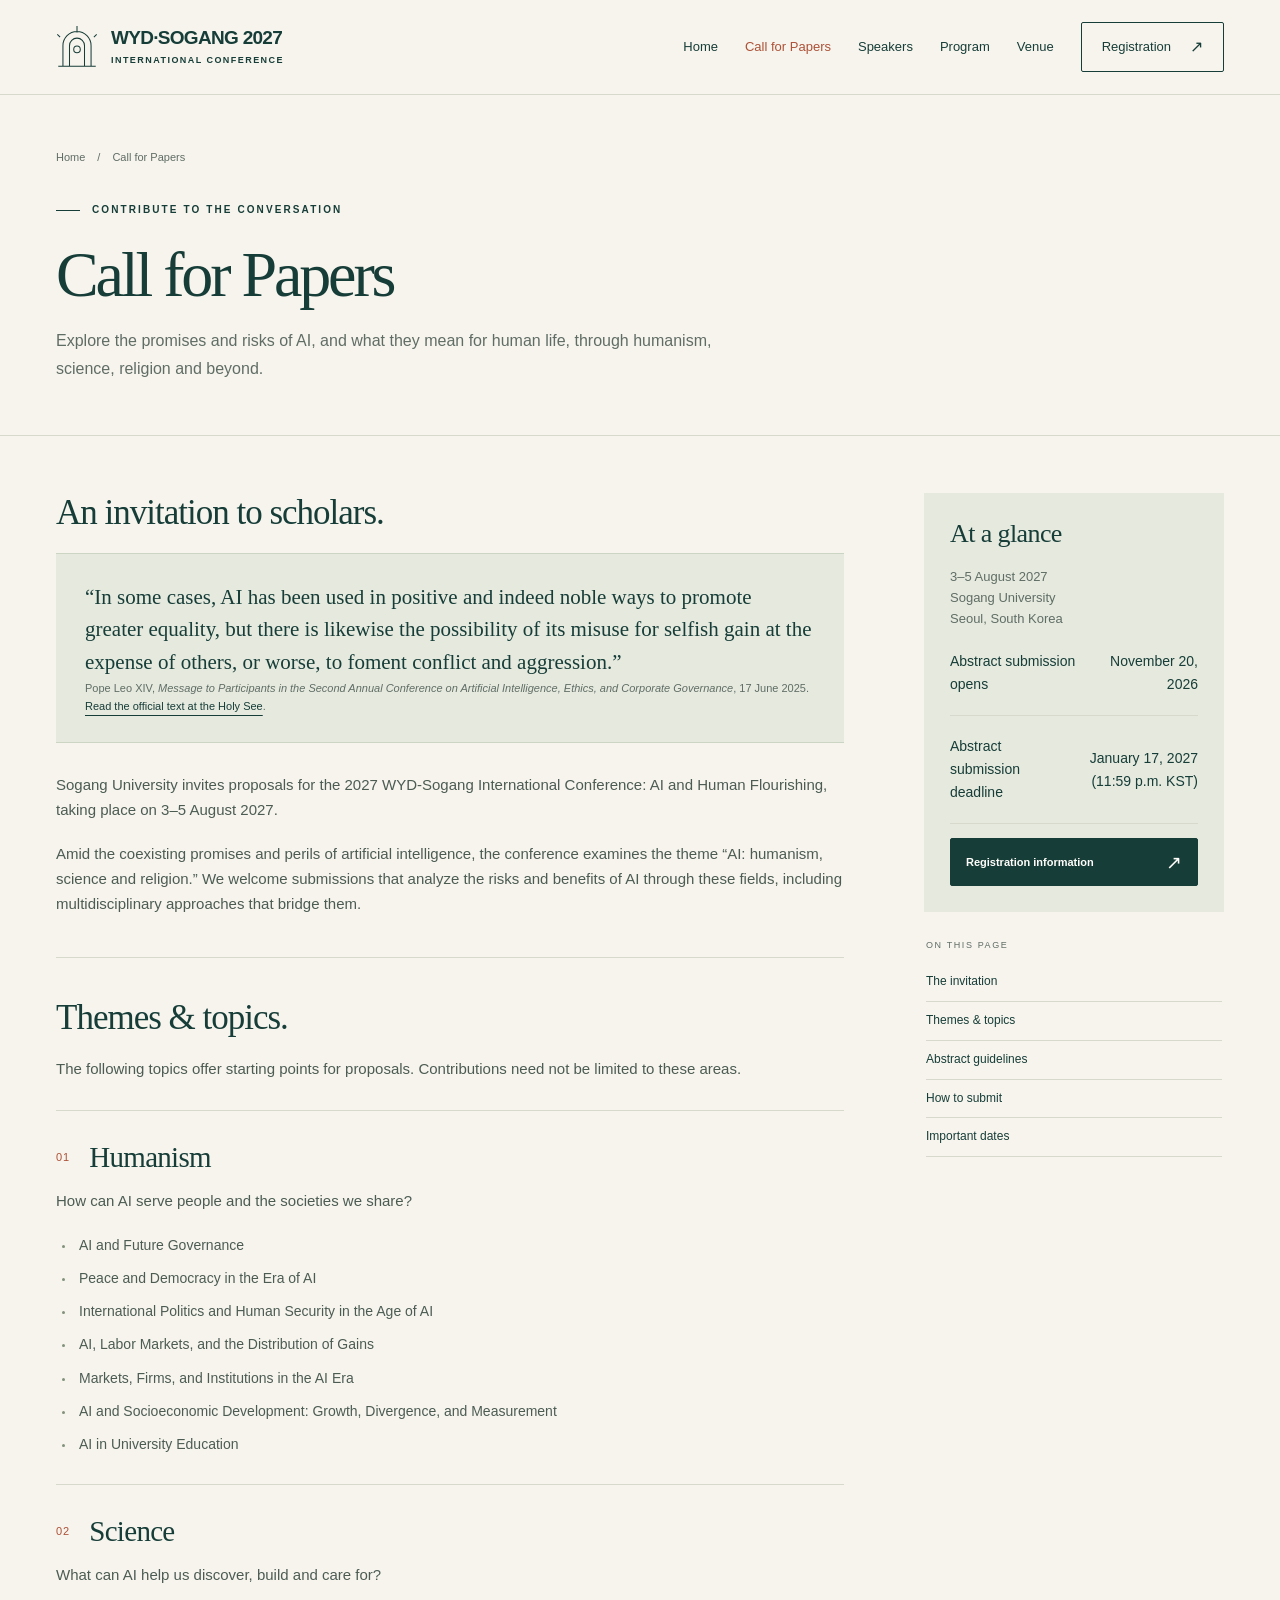
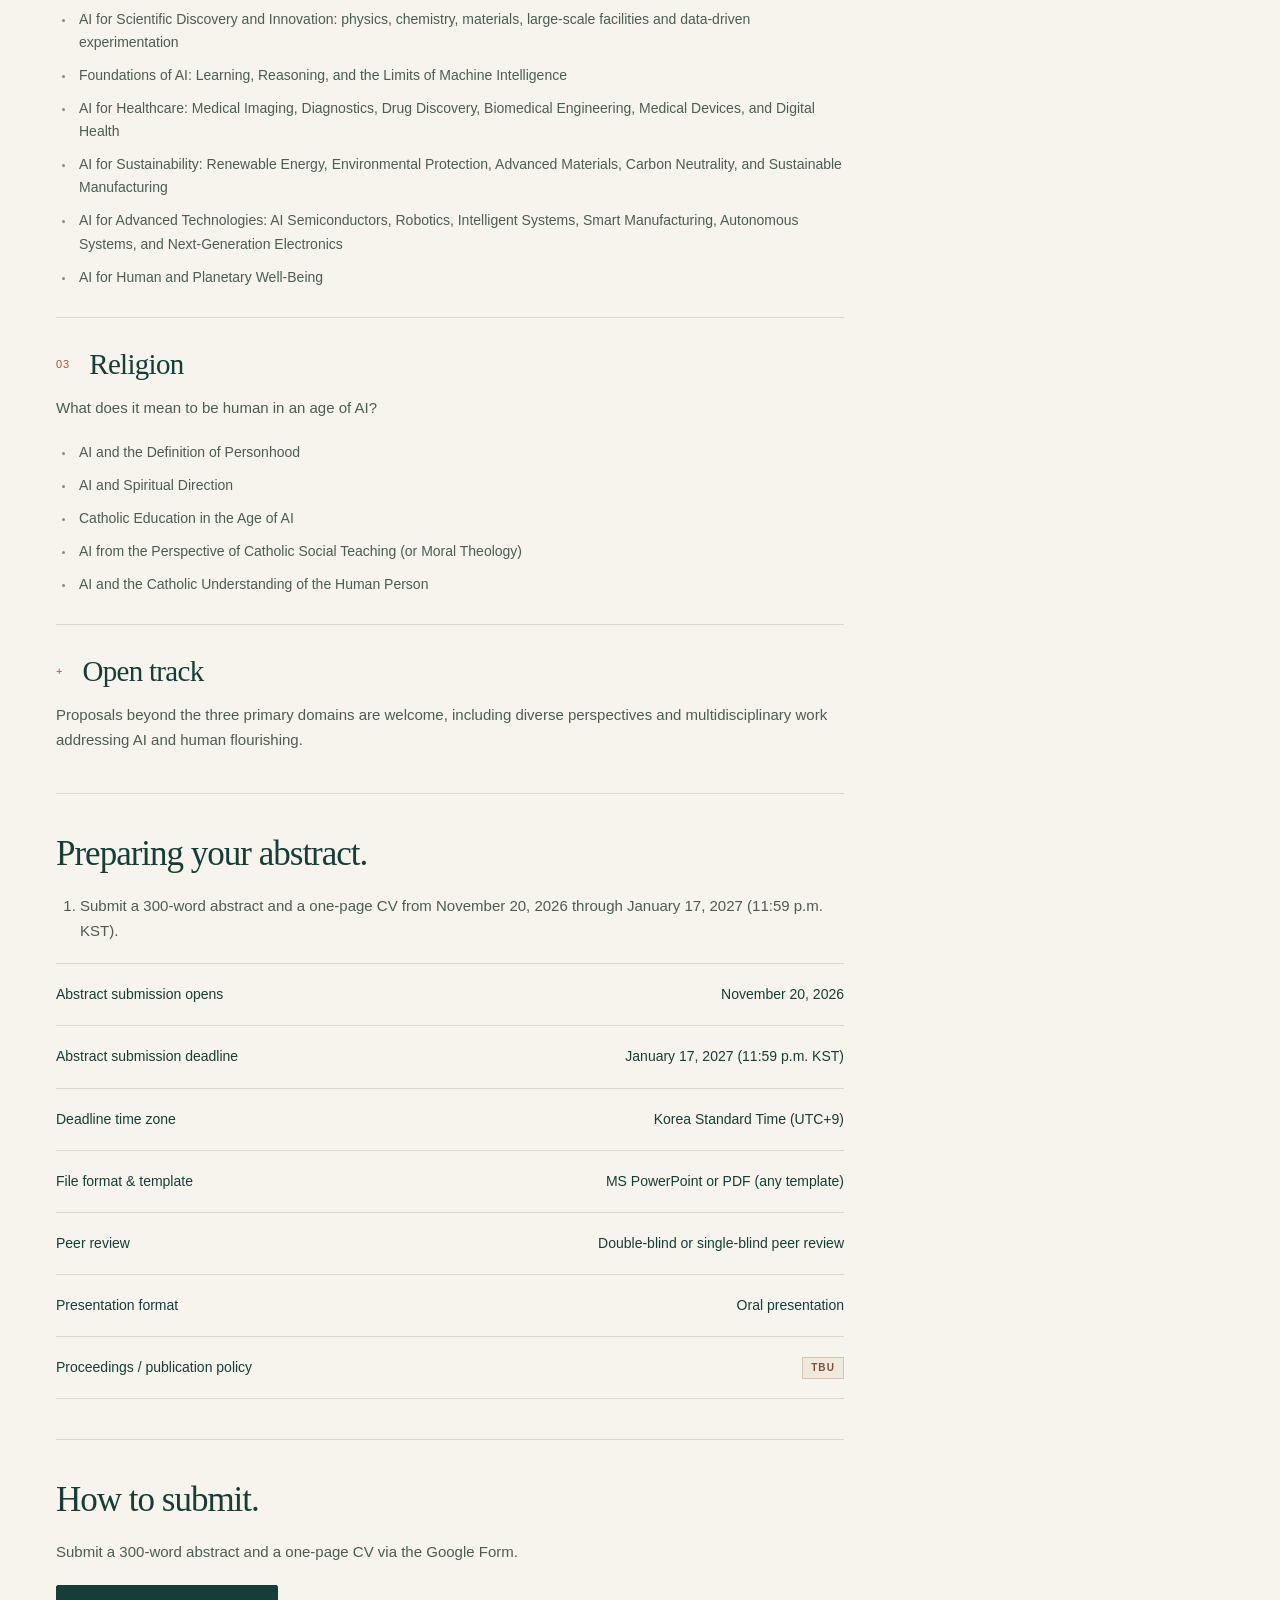
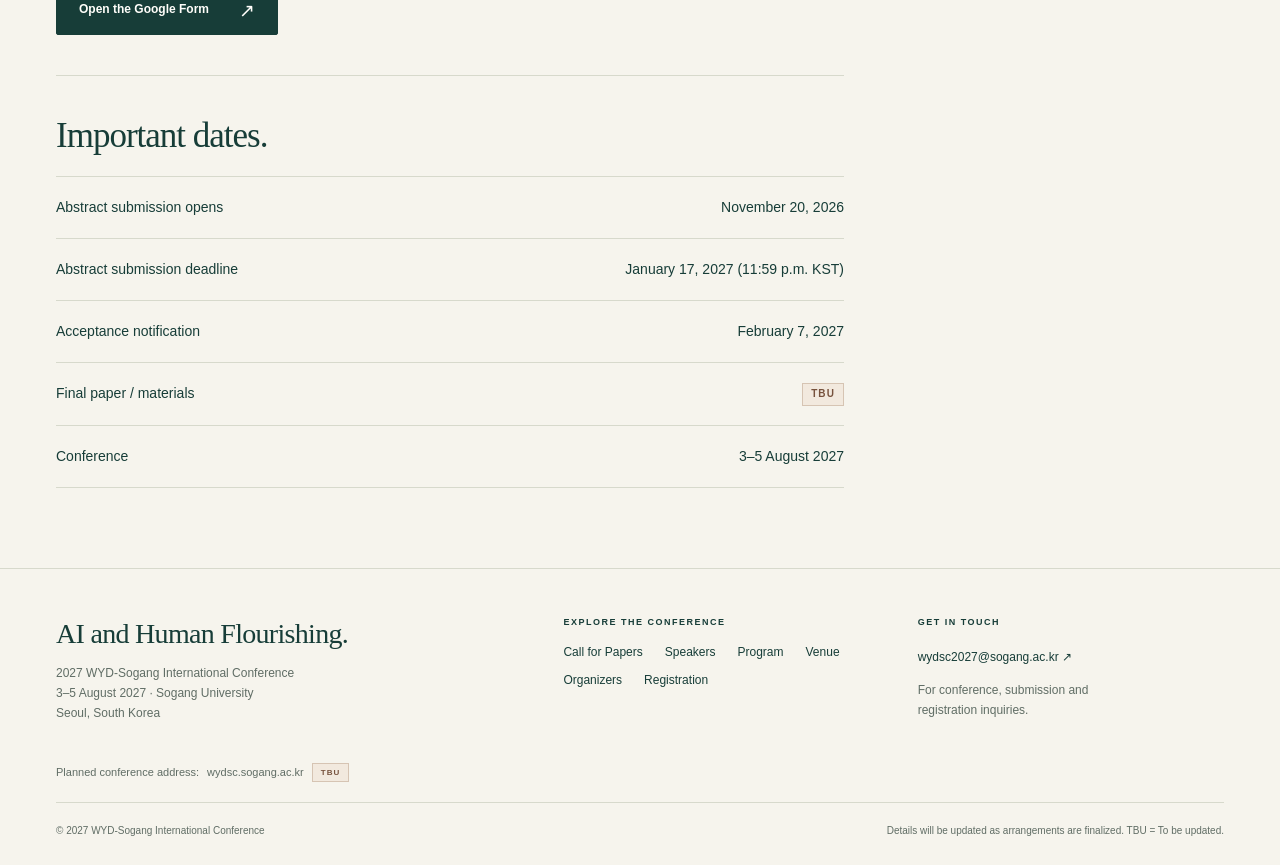
==== commit 2749663b: "Publish abstract submission requirements and registration dates" ====
--- a/docs/call-for-papers/index.html
+++ b/docs/call-for-papers/index.html
@@ -4,12 +4,12 @@
 <meta charset="utf-8">
 <meta name="viewport" content="width=device-width, initial-scale=1">
 <title>Call for Papers | WYD-Sogang 2027</title>
-<meta name="description" content="Submit a 300-word proposal to WYD-Sogang 2027. Explore topics in humanism, science, religion and the open track.">
+<meta name="description" content="Submit a 300-word abstract and a one-page CV to WYD-Sogang 2027. Abstracts are due by January 17, 2027 (11:59 p.m. KST).">
 <meta name="theme-color" content="#173d38">
 <link rel="canonical" href="https://wydsc.github.io/call-for-papers/">
 <meta property="og:type" content="website">
 <meta property="og:title" content="Call for Papers | WYD-Sogang 2027">
-<meta property="og:description" content="Submit a 300-word proposal to WYD-Sogang 2027. Explore topics in humanism, science, religion and the open track.">
+<meta property="og:description" content="Submit a 300-word abstract and a one-page CV to WYD-Sogang 2027. Abstracts are due by January 17, 2027 (11:59 p.m. KST).">
 <meta property="og:url" content="https://wydsc.github.io/call-for-papers/">
 <meta property="og:image" content="https://wydsc.github.io/assets/images/social-preview.jpg">
 <meta property="og:image:alt" content="An original illustration of people in dialogue, architectural arches and scientific orbits">
@@ -25,7 +25,7 @@
 <button class="menu-toggle" type="button" aria-controls="site-navigation" aria-expanded="false" aria-label="Open navigation menu">Menu<span class="menu-lines" aria-hidden="true"></span></button>
 <nav class="site-nav" id="site-navigation" aria-label="Main navigation"><a href="../">Home</a><a href="../call-for-papers/" aria-current="page">Call for Papers</a><a href="../speakers/">Speakers</a><a href="../program/">Program</a><a href="../venue/">Venue</a><a href="../registration/" class="nav-register">Registration <span aria-hidden="true">↗</span></a></nav>
 </div></header>
-<main id="main-content" tabindex="-1"><div class="page-heading"><div class="wrap"><nav class="breadcrumb" aria-label="Breadcrumb"><a href="../">Home</a><span aria-hidden="true">/</span><span>Call for Papers</span></nav><p class="eyebrow">Contribute to the conversation</p><h1>Call for Papers</h1><p class="lead">Explore the promises and risks of AI, and what they mean for human life, through humanism, science, religion and beyond.</p></div></div><div class="wrap page-layout"><div><section class="article-section" id="invitation"><h2>An invitation to scholars.</h2><figure class="papal-quote"><blockquote><p>“In some cases, AI has been used in positive and indeed noble ways to promote greater equality, but there is likewise the possibility of its misuse for selfish gain at the expense of others, or worse, to foment conflict and aggression.”</p></blockquote><figcaption>Pope Leo XIV, <cite>Message to Participants in the Second Annual Conference on Artificial Intelligence, Ethics, and Corporate Governance</cite>, 17 June 2025. <a href="https://www.vatican.va/content/leo-xiv/en/messages/pont-messages/2025/documents/20250617-messaggio-ia.html">Read the official text at the Holy See</a>.</figcaption></figure><p>Sogang University invites proposals for the 2027 WYD-Sogang International Conference: AI and Human Flourishing, taking place on 3–5 August 2027.</p><p>Amid the coexisting promises and perils of artificial intelligence, the conference examines the theme “AI: humanism, science and religion.” We welcome submissions that analyze the risks and benefits of AI through these fields, including multidisciplinary approaches that bridge them.</p></section><section class="article-section" id="topics"><h2>Themes & topics.</h2><p>The following topics offer starting points for proposals. Contributions need not be limited to these areas.</p><section class="topic-section" id="humanism"><div class="topic-title"><span class="track-number">01</span><h3>Humanism</h3></div><p>How can AI serve people and the societies we share?</p><ul class="topic-list"><li>AI and Future Governance</li><li>Peace and Democracy in the Era of AI</li><li>International Politics and Human Security in the Age of AI</li><li>AI, Labor Markets, and the Distribution of Gains</li><li>Markets, Firms, and Institutions in the AI Era</li><li>AI and Socioeconomic Development: Growth, Divergence, and Measurement</li><li>AI in University Education</li></ul></section><section class="topic-section" id="science"><div class="topic-title"><span class="track-number">02</span><h3>Science</h3></div><p>What can AI help us discover, build and care for?</p><ul class="topic-list"><li>AI for Scientific Discovery and Innovation: physics, chemistry, materials, large-scale facilities and data-driven experimentation</li><li>Foundations of AI: Learning, Reasoning, and the Limits of Machine Intelligence</li><li>AI for Healthcare: Medical Imaging, Diagnostics, Drug Discovery, Biomedical Engineering, Medical Devices, and Digital Health</li><li>AI for Sustainability: Renewable Energy, Environmental Protection, Advanced Materials, Carbon Neutrality, and Sustainable Manufacturing</li><li>AI for Advanced Technologies: AI Semiconductors, Robotics, Intelligent Systems, Smart Manufacturing, Autonomous Systems, and Next-Generation Electronics</li><li>AI for Human and Planetary Well-Being</li></ul></section><section class="topic-section" id="religion"><div class="topic-title"><span class="track-number">03</span><h3>Religion</h3></div><p>What does it mean to be human in an age of AI?</p><ul class="topic-list"><li>AI and the Definition of Personhood</li><li>AI and Spiritual Direction</li><li>Catholic Education in the Age of AI</li><li>AI from the Perspective of Catholic Social Teaching (or Moral Theology)</li><li>AI and the Catholic Understanding of the Human Person</li></ul></section><section class="topic-section" id="open-track"><div class="topic-title"><span class="track-number">+</span><h3>Open track</h3></div><p>Proposals beyond the three primary domains are welcome, including diverse perspectives and multidisciplinary work addressing AI and human flourishing.</p></section></section><section class="article-section" id="submission"><h2>Preparing your proposal.</h2><ol class="submission-guidelines"><li>Please submit a 300-word proposal between Month DD, YYYY, and Month DD, YYYY.</li></ol><p>Further submission requirements will be published as arrangements are finalized.</p><dl class="dates-list"><div class="date-row"><dt>Proposal length</dt><dd>300 words</dd></div><div class="date-row"><dt>Submission opens</dt><dd>Month DD, YYYY</dd></div><div class="date-row"><dt>Submission deadline</dt><dd>Month DD, YYYY</dd></div><div class="date-row"><dt>Deadline time zone</dt><dd><span class="tbu" title="To be updated">TBU</span></dd></div><div class="date-row"><dt>File format &amp; template</dt><dd><span class="tbu" title="To be updated">TBU</span></dd></div><div class="date-row"><dt>Review &amp; presentation format</dt><dd><span class="tbu" title="To be updated">TBU</span></dd></div><div class="date-row"><dt>Proceedings / publication policy</dt><dd><span class="tbu" title="To be updated">TBU</span></dd></div></dl></section><section class="article-section" id="how-to-submit"><h2>How to submit.</h2><div class="notice"><h3 class="notice-heading">Submission method <span class="tbu" title="To be updated">TBU</span></h3><p>The submission portal or submission email address and opening date will be announced here. Proposal submission is not yet open.</p></div><p>For questions about the Call for Papers, contact <a href="mailto:wydsc2027@sogang.ac.kr?subject=WYD-Sogang+2027+submission+inquiry">wydsc2027@sogang.ac.kr</a>.</p></section><section class="article-section" id="important-dates"><h2>Important dates.</h2><dl class="dates-list"><div class="date-row"><dt>Proposal submission opens</dt><dd>Month DD, YYYY</dd></div><div class="date-row"><dt>Proposal submission deadline</dt><dd>Month DD, YYYY</dd></div><div class="date-row"><dt>Acceptance notification</dt><dd><span class="tbu" title="To be updated">TBU</span></dd></div><div class="date-row"><dt>Final paper / materials</dt><dd><span class="tbu" title="To be updated">TBU</span></dd></div><div class="date-row"><dt>Conference</dt><dd>3–5 August 2027</dd></div></dl><p class="source-note">The Call for Papers is being finalized. Placeholder dates and items marked TBU will be updated on this website.</p></section></div><aside class="sidebar"><div class="side-panel"><h2>At a glance</h2><p>3–5 August 2027<br>Sogang University<br>Seoul, South Korea</p><dl class="dates-list"><div class="date-row"><dt>Proposal submission opens</dt><dd>Month DD, YYYY</dd></div><div class="date-row"><dt>Proposal submission deadline</dt><dd>Month DD, YYYY</dd></div></dl><a class="button " href="../registration/">Registration information<span class="arrow" aria-hidden="true">↗</span></a></div><nav class="side-nav" aria-label="On this page"><p class="side-label">On this page</p><a href="#invitation">The invitation</a><a href="#topics">Themes &amp; topics</a><a href="#submission">Proposal guidelines</a><a href="#how-to-submit">How to submit</a><a href="#important-dates">Important dates</a></nav></aside></div></main>
+<main id="main-content" tabindex="-1"><div class="page-heading"><div class="wrap"><nav class="breadcrumb" aria-label="Breadcrumb"><a href="../">Home</a><span aria-hidden="true">/</span><span>Call for Papers</span></nav><p class="eyebrow">Contribute to the conversation</p><h1>Call for Papers</h1><p class="lead">Explore the promises and risks of AI, and what they mean for human life, through humanism, science, religion and beyond.</p></div></div><div class="wrap page-layout"><div><section class="article-section" id="invitation"><h2>An invitation to scholars.</h2><figure class="papal-quote"><blockquote><p>“In some cases, AI has been used in positive and indeed noble ways to promote greater equality, but there is likewise the possibility of its misuse for selfish gain at the expense of others, or worse, to foment conflict and aggression.”</p></blockquote><figcaption>Pope Leo XIV, <cite>Message to Participants in the Second Annual Conference on Artificial Intelligence, Ethics, and Corporate Governance</cite>, 17 June 2025. <a href="https://www.vatican.va/content/leo-xiv/en/messages/pont-messages/2025/documents/20250617-messaggio-ia.html">Read the official text at the Holy See</a>.</figcaption></figure><p>Sogang University invites proposals for the 2027 WYD-Sogang International Conference: AI and Human Flourishing, taking place on 3–5 August 2027.</p><p>Amid the coexisting promises and perils of artificial intelligence, the conference examines the theme “AI: humanism, science and religion.” We welcome submissions that analyze the risks and benefits of AI through these fields, including multidisciplinary approaches that bridge them.</p></section><section class="article-section" id="topics"><h2>Themes & topics.</h2><p>The following topics offer starting points for proposals. Contributions need not be limited to these areas.</p><section class="topic-section" id="humanism"><div class="topic-title"><span class="track-number">01</span><h3>Humanism</h3></div><p>How can AI serve people and the societies we share?</p><ul class="topic-list"><li>AI and Future Governance</li><li>Peace and Democracy in the Era of AI</li><li>International Politics and Human Security in the Age of AI</li><li>AI, Labor Markets, and the Distribution of Gains</li><li>Markets, Firms, and Institutions in the AI Era</li><li>AI and Socioeconomic Development: Growth, Divergence, and Measurement</li><li>AI in University Education</li></ul></section><section class="topic-section" id="science"><div class="topic-title"><span class="track-number">02</span><h3>Science</h3></div><p>What can AI help us discover, build and care for?</p><ul class="topic-list"><li>AI for Scientific Discovery and Innovation: physics, chemistry, materials, large-scale facilities and data-driven experimentation</li><li>Foundations of AI: Learning, Reasoning, and the Limits of Machine Intelligence</li><li>AI for Healthcare: Medical Imaging, Diagnostics, Drug Discovery, Biomedical Engineering, Medical Devices, and Digital Health</li><li>AI for Sustainability: Renewable Energy, Environmental Protection, Advanced Materials, Carbon Neutrality, and Sustainable Manufacturing</li><li>AI for Advanced Technologies: AI Semiconductors, Robotics, Intelligent Systems, Smart Manufacturing, Autonomous Systems, and Next-Generation Electronics</li><li>AI for Human and Planetary Well-Being</li></ul></section><section class="topic-section" id="religion"><div class="topic-title"><span class="track-number">03</span><h3>Religion</h3></div><p>What does it mean to be human in an age of AI?</p><ul class="topic-list"><li>AI and the Definition of Personhood</li><li>AI and Spiritual Direction</li><li>Catholic Education in the Age of AI</li><li>AI from the Perspective of Catholic Social Teaching (or Moral Theology)</li><li>AI and the Catholic Understanding of the Human Person</li></ul></section><section class="topic-section" id="open-track"><div class="topic-title"><span class="track-number">+</span><h3>Open track</h3></div><p>Proposals beyond the three primary domains are welcome, including diverse perspectives and multidisciplinary work addressing AI and human flourishing.</p></section></section><section class="article-section" id="submission"><h2>Preparing your abstract.</h2><ol class="submission-guidelines"><li>Submit a 300-word abstract and a one-page CV from November 20, 2026 through January 17, 2027 (11:59 p.m. KST).</li></ol><dl class="dates-list"><div class="date-row"><dt>Abstract submission opens</dt><dd>November 20, 2026</dd></div><div class="date-row"><dt>Abstract submission deadline</dt><dd>January 17, 2027 (11:59 p.m. KST)</dd></div><div class="date-row"><dt>Deadline time zone</dt><dd>Korea Standard Time (UTC+9)</dd></div><div class="date-row"><dt>File format &amp; template</dt><dd>MS PowerPoint or PDF (any template)</dd></div><div class="date-row"><dt>Peer review</dt><dd>Double-blind or single-blind peer review</dd></div><div class="date-row"><dt>Presentation format</dt><dd>Oral presentation</dd></div><div class="date-row"><dt>Proceedings / publication policy</dt><dd><span class="tbu" title="To be updated">TBU</span></dd></div></dl></section><section class="article-section" id="how-to-submit"><h2>How to submit.</h2><p>Submit a 300-word abstract and a one-page CV via the Google Form.</p><a class="button " href="https://docs.google.com/forms/d/e/1FAIpQLScmWYyqCcbJ2_YOE7LS3kXox-GDury3vh6C3bjy3TPGK6ipPw/viewform">Open the Google Form<span class="arrow" aria-hidden="true">↗</span></a></section><section class="article-section" id="important-dates"><h2>Important dates.</h2><dl class="dates-list"><div class="date-row"><dt>Abstract submission opens</dt><dd>November 20, 2026</dd></div><div class="date-row"><dt>Abstract submission deadline</dt><dd>January 17, 2027 (11:59 p.m. KST)</dd></div><div class="date-row"><dt>Acceptance notification</dt><dd>February 7, 2027</dd></div><div class="date-row"><dt>Final paper / materials</dt><dd><span class="tbu" title="To be updated">TBU</span></dd></div><div class="date-row"><dt>Conference</dt><dd>3–5 August 2027</dd></div></dl></section></div><aside class="sidebar"><div class="side-panel"><h2>At a glance</h2><p>3–5 August 2027<br>Sogang University<br>Seoul, South Korea</p><dl class="dates-list"><div class="date-row"><dt>Abstract submission opens</dt><dd>November 20, 2026</dd></div><div class="date-row"><dt>Abstract submission deadline</dt><dd>January 17, 2027 (11:59 p.m. KST)</dd></div></dl><a class="button " href="../registration/">Registration information<span class="arrow" aria-hidden="true">↗</span></a></div><nav class="side-nav" aria-label="On this page"><p class="side-label">On this page</p><a href="#invitation">The invitation</a><a href="#topics">Themes &amp; topics</a><a href="#submission">Abstract guidelines</a><a href="#how-to-submit">How to submit</a><a href="#important-dates">Important dates</a></nav></aside></div></main>
 <footer class="site-footer"><div class="wrap">
 <div class="footer-grid"><div><p class="footer-brand">AI and Human Flourishing.</p><p class="footer-description">2027 WYD-Sogang International Conference<br>3–5 August 2027 · Sogang University<br>Seoul, South Korea</p></div>
 <div><h2 class="footer-heading">Explore the conference</h2><div class="footer-links"><a href="../call-for-papers/">Call for Papers</a><a href="../speakers/">Speakers</a><a href="../program/">Program</a><a href="../venue/">Venue</a><a href="../organizers/">Organizers</a><a href="../registration/">Registration</a></div></div>
--- a/docs/assets/css/site.css
+++ b/docs/assets/css/site.css
@@ -121,9 +121,8 @@
 .date-row { display: flex; justify-content: space-between; gap: 24px; padding-block: 19px; border-bottom: 1px solid var(--line); font-size: 14px; }
 .date-row:first-child { border-top: 1px solid var(--line); }
 .date-row dt { margin: 0; }
-.date-row dd { margin: 0; text-align: right; flex-shrink: 0; }
+.date-row dd { margin: 0; max-width: 62%; text-align: right; }
 .tbu { display: inline-block; font-family: var(--sans); font-size: 10px; font-weight: 550; letter-spacing: 1.1px; color: #77523d; border: 1px solid #d6c4b3; background: #f2e9de; padding: 2px 8px; line-height: 1.65; vertical-align: middle; white-space: nowrap; }
-.tbu-legend { font-size: 11px; color: var(--muted); margin-top: 17px; }
 .invitation { background: var(--ink); color: var(--paper); }
 .invitation-inner { display: flex; justify-content: space-between; gap: 70px; align-items: center; padding-block: 60px; }
 .invitation h2 { font-size: 44px; margin-bottom: 15px; max-width: 550px; }
@@ -164,7 +163,7 @@
 .side-panel h2 { font-size: 26px; letter-spacing: -.6px; margin-bottom: 17px; }
 .side-panel p { font-size: 13px; color: var(--muted); }
 .side-panel .button { width: 100%; margin-top: 14px; font-size: 11px; gap: 10px; padding: 12px 15px; }
-.side-panel .date-row { font-size: 12px; gap: 12px; align-items: center; }
+.side-panel .date-row { font-size: .875rem; gap: 12px; align-items: center; }
 .side-panel .date-row:first-child { border-top: 0; padding-top: 0; }
 .side-nav { padding: 4px 2px; display: grid; }
 .side-nav a { padding-block: 9px; font-size: 12px; text-decoration: none; border-bottom: 1px solid var(--line); }
@@ -185,14 +184,14 @@
 .facts-list .date-row dd { max-width: 60%; flex-shrink: 1; }
 .status-heading { display: flex; gap: 15px; align-items: center; margin-bottom: 14px; }
 .status-dot { width: 7px; height: 7px; background: var(--rust); border-radius: 50%; flex-shrink: 0; }
-.status-heading h2 { margin: 0; font-size: 28px; }
+.status-heading h3 { margin: 0; font-size: 28px; }
 .fee-grid { display: grid; grid-template-columns: 1fr 1fr; gap: 20px; margin-block: 27px; }
 .fee-card { border: 1px solid var(--line); padding: 27px; }
 .fee-card.early { background: var(--sage); border-color: var(--sage); }
 .fee-label { font-family: var(--sans); font-size: 10px; font-weight: 550; text-transform: uppercase; letter-spacing: 1.4px; margin-bottom: 21px; min-height: 2.6em; }
 .fee-card .price { font-family: var(--serif); font-size: 60px; letter-spacing: -2px; color: var(--ink); margin-bottom: 16px; line-height: 1.1; }
 .price small { font-family: var(--sans); font-size: 12px; letter-spacing: 0; margin-right: 6px; }
-.fee-card .fee-deadline { font-size: 12px; margin: 0; }
+.fee-card .fee-deadline { font-size: .875rem; margin: 0; }
 .payment-block { padding: 23px 0; border-top: 1px solid var(--line); }
 .payment-block:last-child { padding-bottom: 0; }
 .payment-title { display: flex; justify-content: space-between; align-items: start; gap: 25px; margin-bottom: 12px; }
@@ -337,7 +336,7 @@
   .dates-grid { grid-template-columns: 1fr; gap: 27px; }
   .dates-grid h2 { margin-bottom: 17px; }
   .dates-grid .lead { margin-bottom: 0; font-size: 14px; }
-  .date-row { font-size: 13px; padding-block: 17px; gap: 15px; }
+  .date-row { padding-block: 17px; gap: 15px; }
   .invitation-inner { display: block; padding-block: 44px; }
   .invitation h2 { font-size: 35px; }
   .invitation p { font-size: 13px; }
@@ -368,7 +367,6 @@
   .fee-card .price { font-size: 46px; }
   .price small { display: block; margin: 0 0 7px; font-size: 10px; }
   .fee-label { font-size: 9px; letter-spacing: 1px; }
-  .fee-card .fee-deadline { font-size: 11px; }
   .notice { padding: 18px; }
   .payment-title { gap: 15px; }
   .payment-title h3 { font-size: 14px; }
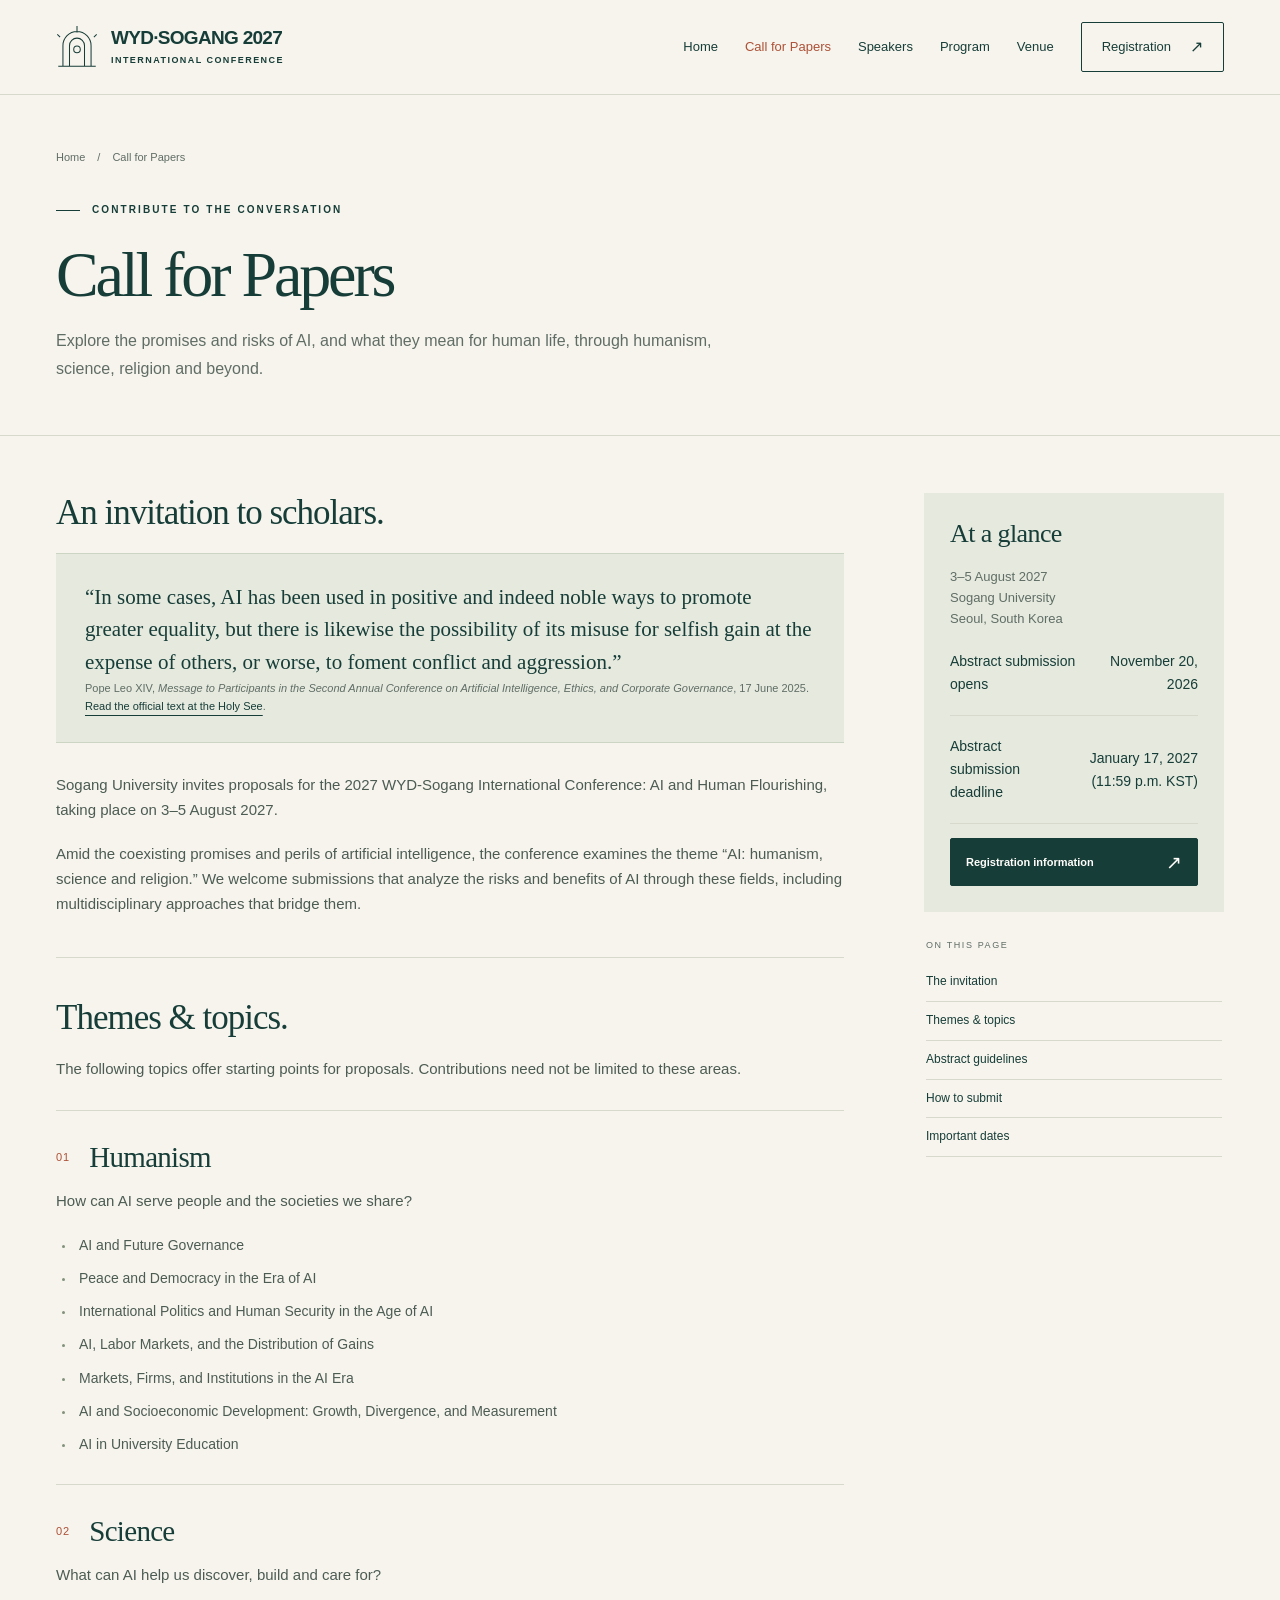
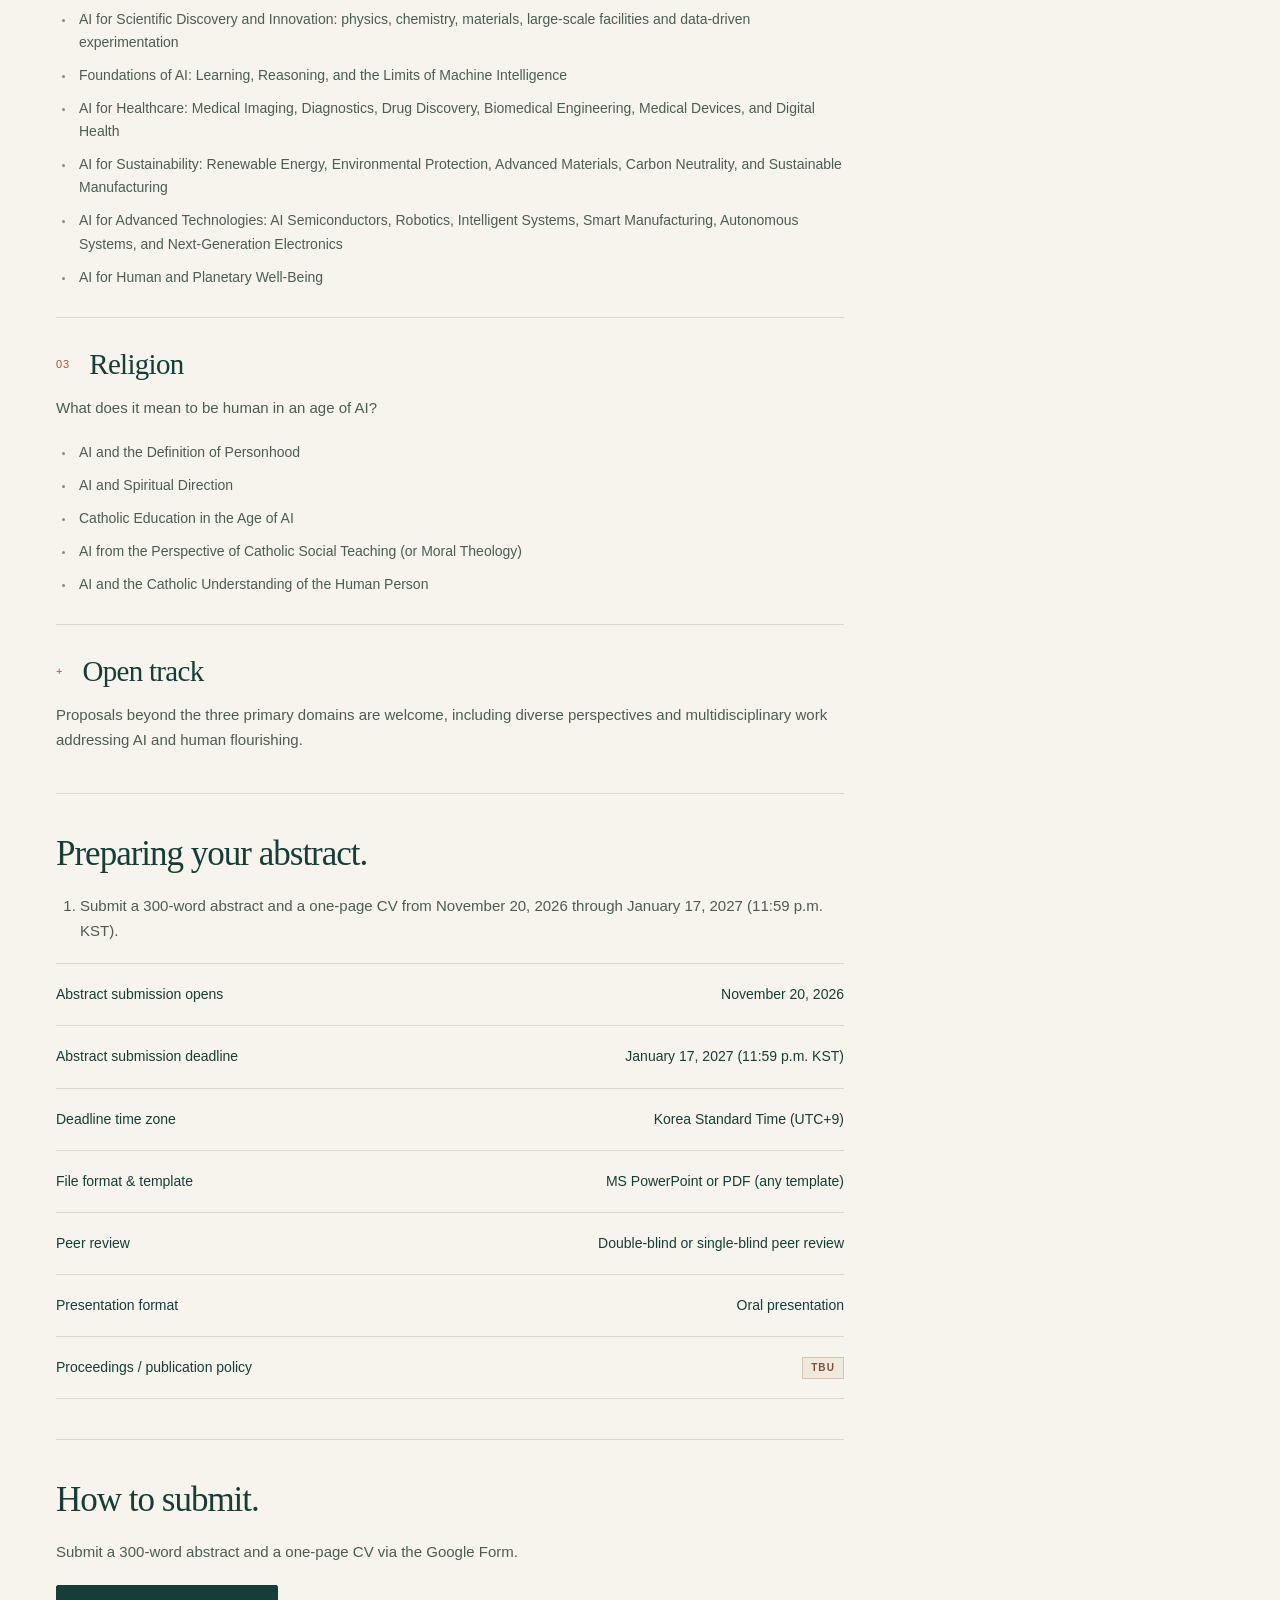
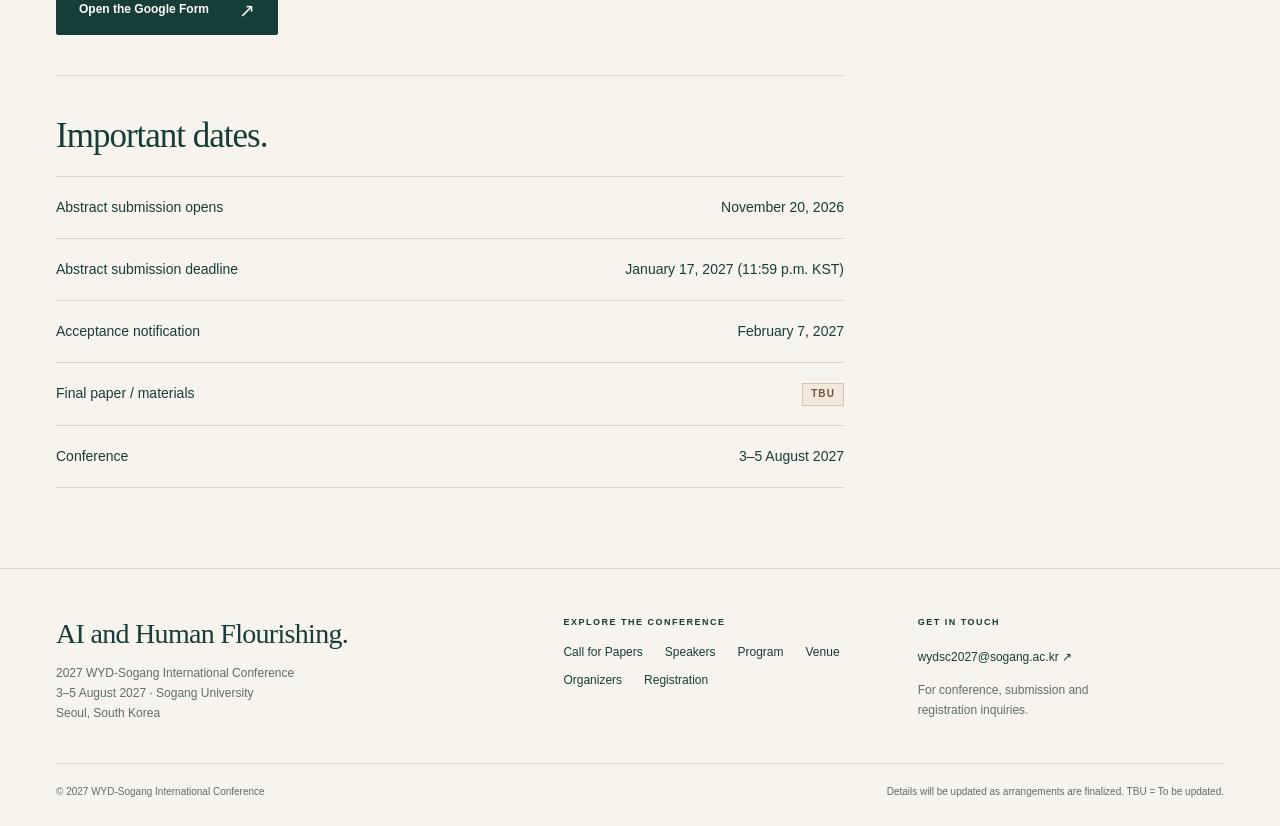
==== commit 55b538fe: "Remove the redundant conference address from the footer" ====
--- a/docs/call-for-papers/index.html
+++ b/docs/call-for-papers/index.html
@@ -30,7 +30,7 @@
 <div class="footer-grid"><div><p class="footer-brand">AI and Human Flourishing.</p><p class="footer-description">2027 WYD-Sogang International Conference<br>3–5 August 2027 · Sogang University<br>Seoul, South Korea</p></div>
 <div><h2 class="footer-heading">Explore the conference</h2><div class="footer-links"><a href="../call-for-papers/">Call for Papers</a><a href="../speakers/">Speakers</a><a href="../program/">Program</a><a href="../venue/">Venue</a><a href="../organizers/">Organizers</a><a href="../registration/">Registration</a></div></div>
 <div><h2 class="footer-heading">Get in touch</h2><a class="footer-contact" href="mailto:wydsc2027@sogang.ac.kr">wydsc2027@sogang.ac.kr ↗</a><p class="footer-description" style="margin-top:12px">For conference, submission and<br>registration inquiries.</p></div></div>
-<p class="footer-domain">Planned conference address: <span>wydsc.sogang.ac.kr</span> <span class="tbu" title="To be updated">TBU</span></p><div class="footer-bottom"><p>© 2027 WYD-Sogang International Conference</p><p>Details will be updated as arrangements are finalized. TBU = To be updated.</p></div>
+<div class="footer-bottom"><p>© 2027 WYD-Sogang International Conference</p><p>Details will be updated as arrangements are finalized. TBU = To be updated.</p></div>
 </div></footer>
 </body>
 </html>
--- a/docs/assets/css/site.css
+++ b/docs/assets/css/site.css
@@ -138,8 +138,6 @@
 .footer-links a:hover, .footer-contact:hover { color: var(--rust); }
 .footer-bottom { border-top: 1px solid var(--line); padding-top: 20px; display: flex; justify-content: space-between; gap: 25px; font-size: 10px; color: var(--muted); }
 .footer-bottom p { margin: 0; }
-.footer-domain { font-size: 11px; color: var(--muted); margin-bottom: 20px; display: flex; gap: 8px; flex-wrap: wrap; align-items: center; }
-.footer-domain .tbu { font-size: 8px; }
 .page-heading { padding-block: 53px 52px; border-bottom: 1px solid var(--line); }
 .breadcrumb { font-size: 11px; color: var(--muted); margin-bottom: 36px; display: flex; align-items: center; gap: 12px; }
 .breadcrumb a { text-decoration: none; }
@@ -178,7 +176,8 @@
 .topic-list li::marker { color: #81917b; font-size: 10px; }
 .notice { border-left: 3px solid var(--rust); background: #eee9df; padding: 21px 24px; font-size: 13px; margin-bottom: 25px; }
 .notice p { margin-bottom: 0; font-size: 13px; }
-.notice-heading { font-family: var(--sans); font-size: 13px; font-weight: 600; margin-bottom: 8px; }
+.notice-heading { font-family: var(--sans); font-size: 13px; font-weight: 600; letter-spacing: .02em; margin-bottom: 8px; }
+.notice-heading .tbu { margin-inline-start: .25rem; }
 .facts-list { margin: 0; }
 .facts-list .date-row { align-items: baseline; }
 .facts-list .date-row dd { max-width: 60%; flex-shrink: 1; }
